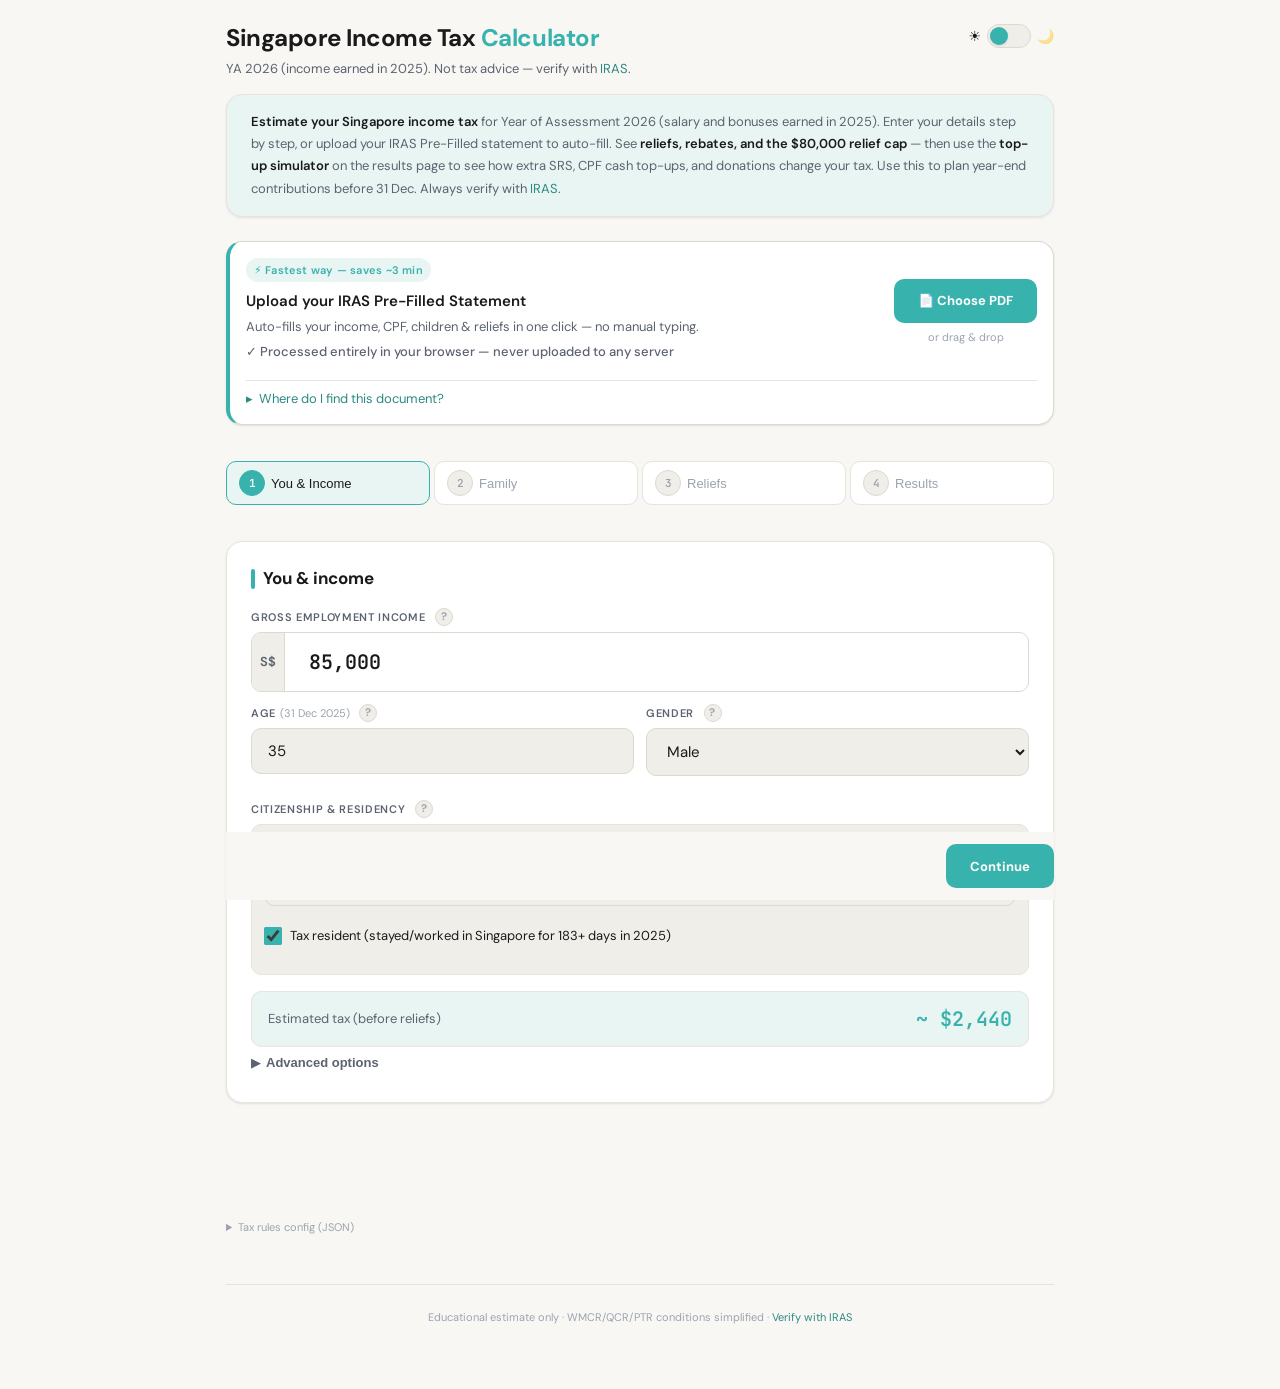
==== index.html @ fde0055e "Family step: opt-in by default, layers for spouse / children / parents - Master checkbox hides famil" ====
<!DOCTYPE html>
<html lang="en" data-theme="light">
<head>
<meta charset="UTF-8">
<meta name="viewport" content="width=device-width, initial-scale=1.0">
<title>SG Income Tax Calculator · YA 2026</title>
<!-- GA4 -->
<script async src="https://www.googletagmanager.com/gtag/js?id=G-ELPM2185P7"></script>
<script>window.dataLayer=window.dataLayer||[];function gtag(){dataLayer.push(arguments);}gtag('js',new Date());gtag('config','G-ELPM2185P7');</script>
<!-- Microsoft Clarity -->
<script>(function(c,l,a,r,i,t,y){c[a]=c[a]||function(){(c[a].q=c[a].q||[]).push(arguments)};t=l.createElement(r);t.async=1;t.src="https://www.clarity.ms/tag/"+i;y=l.getElementsByTagName(r)[0];y.parentNode.insertBefore(t,y);})(window,document,"clarity","script","wl75letgzu");</script>
<link href="https://fonts.googleapis.com/css2?family=DM+Sans:ital,opsz,wght@0,9..40,400;0,9..40,500;0,9..40,600;0,9..40,700;1,9..40,400&family=JetBrains+Mono:wght@400;600&display=swap" rel="stylesheet">
<style>
/* ================================================================
   DESIGN TOKENS — Scandinavian philosophy
   ================================================================ */
:root {
  --color-bg-primary:#f8f7f4;--color-bg-secondary:#ffffff;--color-bg-tertiary:#f0eee9;--color-bg-inverse:#1c1e21;
  --color-text-primary:#1a1a1a;--color-text-secondary:#5c6370;--color-text-tertiary:#9ca3af;--color-text-inverse:#f0ede8;--color-text-link:#2b8a82;
  --color-border-primary:#ddd8d0;--color-border-secondary:#e8e4dc;--color-border-focus:#38b2ac;
  --color-accent-primary:#38b2ac;--color-accent-primary-hover:#2d9f99;--color-accent-primary-active:#268c87;--color-accent-secondary:#e8f5f3;
  --color-status-success:#38a169;--color-status-success-bg:#f0fff4;--color-status-warning:#d69e2e;--color-status-warning-bg:#fefcf0;--color-status-error:#e53e3e;--color-status-error-bg:#fff5f5;
  --space-1:2px;--space-2:4px;--space-3:6px;--space-4:8px;--space-5:12px;--space-6:16px;--space-7:24px;--space-8:32px;--space-9:48px;--space-10:64px;
  --font-body:'DM Sans',system-ui,sans-serif;--font-mono:'JetBrains Mono','SF Mono',Consolas,monospace;
  --fs-xs:0.6875rem;--fs-sm:0.8125rem;--fs-base:0.9375rem;--fs-md:1.0625rem;--fs-lg:1.25rem;--fs-xl:1.5rem;--fs-2xl:1.875rem;--fs-3xl:2.25rem;
  --fw-normal:400;--fw-medium:500;--fw-semi:600;--fw-bold:700;
  --lh-tight:1.2;--lh-normal:1.5;--lh-relaxed:1.7;
  --ls-tight:-0.02em;--ls-normal:0;--ls-wide:0.06em;
  --radius-sm:6px;--radius-md:10px;--radius-lg:16px;--radius-full:9999px;
  --shadow-sm:0 1px 3px rgba(0,0,0,.06),0 1px 2px rgba(0,0,0,.04);--shadow-md:0 4px 12px rgba(0,0,0,.06),0 2px 4px rgba(0,0,0,.04);--shadow-lg:0 12px 32px rgba(0,0,0,.08),0 4px 8px rgba(0,0,0,.04);--shadow-focus:0 0 0 3px rgba(56,178,172,.3);
  --dur-fast:150ms;--dur-normal:250ms;--dur-slow:400ms;
  --ease:cubic-bezier(.25,.1,.25,1);
  --max-w:720px;
}
[data-theme="dark"]{
  --color-bg-primary:#1a1c20;--color-bg-secondary:#232629;--color-bg-tertiary:#2c2f34;--color-bg-inverse:#f0ede8;
  --color-text-primary:#e8e4dc;--color-text-secondary:#a0a4ab;--color-text-tertiary:#6b7078;--color-text-inverse:#1a1a1a;--color-text-link:#4fd1c5;
  --color-border-primary:#3a3d42;--color-border-secondary:#2e3136;--color-border-focus:#4fd1c5;
  --color-accent-primary:#4fd1c5;--color-accent-primary-hover:#5dddd2;--color-accent-primary-active:#38b2ac;--color-accent-secondary:rgba(79,209,197,.12);
  --color-status-success:#68d391;--color-status-success-bg:rgba(104,211,145,.1);--color-status-warning:#f6ad55;--color-status-warning-bg:rgba(246,173,85,.1);--color-status-error:#fc8181;--color-status-error-bg:rgba(252,129,129,.1);
  --shadow-sm:0 1px 3px rgba(0,0,0,.2),0 1px 2px rgba(0,0,0,.15);--shadow-md:0 4px 12px rgba(0,0,0,.2),0 2px 4px rgba(0,0,0,.15);--shadow-lg:0 12px 32px rgba(0,0,0,.3),0 4px 8px rgba(0,0,0,.2);--shadow-focus:0 0 0 3px rgba(79,209,197,.35);
}
@media(prefers-color-scheme:dark){:root:not([data-theme="light"]){
  --color-bg-primary:#1a1c20;--color-bg-secondary:#232629;--color-bg-tertiary:#2c2f34;--color-bg-inverse:#f0ede8;
  --color-text-primary:#e8e4dc;--color-text-secondary:#a0a4ab;--color-text-tertiary:#6b7078;--color-text-inverse:#1a1a1a;--color-text-link:#4fd1c5;
  --color-border-primary:#3a3d42;--color-border-secondary:#2e3136;--color-border-focus:#4fd1c5;
  --color-accent-primary:#4fd1c5;--color-accent-primary-hover:#5dddd2;--color-accent-primary-active:#38b2ac;--color-accent-secondary:rgba(79,209,197,.12);
  --color-status-success:#68d391;--color-status-success-bg:rgba(104,211,145,.1);--color-status-warning:#f6ad55;--color-status-warning-bg:rgba(246,173,85,.1);--color-status-error:#fc8181;--color-status-error-bg:rgba(252,129,129,.1);
  --shadow-sm:0 1px 3px rgba(0,0,0,.2),0 1px 2px rgba(0,0,0,.15);--shadow-md:0 4px 12px rgba(0,0,0,.2),0 2px 4px rgba(0,0,0,.15);--shadow-lg:0 12px 32px rgba(0,0,0,.3),0 4px 8px rgba(0,0,0,.2);--shadow-focus:0 0 0 3px rgba(79,209,197,.35);
}}
@media(prefers-reduced-motion:reduce){:root{--dur-fast:0ms;--dur-normal:0ms;--dur-slow:0ms;}}

/* ================================================================
   BASE
   ================================================================ */
*,*::before,*::after{box-sizing:border-box;margin:0;padding:0}
body{font-family:var(--font-body);font-size:var(--fs-base);line-height:var(--lh-normal);color:var(--color-text-primary);background:var(--color-bg-primary);min-height:100vh;-webkit-font-smoothing:antialiased;transition:background var(--dur-normal) var(--ease),color var(--dur-normal) var(--ease)}
a{color:var(--color-text-link);text-decoration:none}
a:hover{text-decoration:underline}

.wrap{max-width:var(--max-w);margin:0 auto;padding:var(--space-7) var(--space-6) var(--space-10)}
@media(min-width:900px){.wrap{max-width:min(860px,92vw)}}
@media(max-width:559px){.wrap{padding-left:var(--space-5);padding-right:var(--space-5)}}

/* ================================================================
   HEADER
   ================================================================ */
.header{display:flex;align-items:flex-start;justify-content:space-between;margin-bottom:var(--space-6);gap:var(--space-6);flex-wrap:wrap}
@media(max-width:559px){.header{flex-direction:column;align-items:stretch}.theme-switch{align-self:flex-end}}
.header-left h1{font-size:var(--fs-xl);font-weight:var(--fw-bold);letter-spacing:var(--ls-tight);color:var(--color-text-primary);line-height:var(--lh-tight)}
.header-left h1 span{color:var(--color-accent-primary)}
.header-sub{font-size:var(--fs-sm);color:var(--color-text-secondary);margin-top:var(--space-3)}
.theme-switch{display:flex;align-items:center;gap:var(--space-3);flex-shrink:0}
.theme-switch .ts-icon{font-size:14px;line-height:1;opacity:.5;transition:opacity var(--dur-fast) var(--ease)}
.theme-switch .ts-icon.active{opacity:1}
.theme-switch input{display:none}
.theme-switch .ts-track{position:relative;width:44px;height:24px;background:var(--color-bg-tertiary);border:1px solid var(--color-border-primary);border-radius:var(--radius-full);cursor:pointer;transition:background var(--dur-fast) var(--ease)}
.theme-switch .ts-track:hover{border-color:var(--color-accent-primary)}
.theme-switch .ts-thumb{position:absolute;top:2px;left:2px;width:18px;height:18px;background:var(--color-accent-primary);border-radius:50%;transition:transform var(--dur-normal) var(--ease),background var(--dur-fast) var(--ease);box-shadow:var(--shadow-sm)}
.theme-switch input:checked+.ts-track .ts-thumb{transform:translateX(20px)}
.theme-switch input:focus-visible+.ts-track{box-shadow:var(--shadow-focus)}

/* ================================================================
   PROGRESS BAR
   ================================================================ */
.progress{display:flex;gap:var(--space-2);margin-bottom:var(--space-7);position:sticky;top:0;z-index:50;background:var(--color-bg-primary);padding:var(--space-5) 0;transition:background var(--dur-normal) var(--ease);min-width:0}
@media(max-width:579px){.progress{overflow-x:auto;flex-wrap:nowrap;-webkit-overflow-scrolling:touch;padding-bottom:var(--space-3);scrollbar-width:thin}.progress::-webkit-scrollbar{height:4px}.prog-step{flex:0 0 auto;min-width:108px}}
.prog-step{flex:1;display:flex;align-items:center;gap:var(--space-3);cursor:pointer;padding:var(--space-4) var(--space-5);border-radius:var(--radius-md);border:1px solid var(--color-border-secondary);background:var(--color-bg-secondary);transition:all var(--dur-fast) var(--ease);font-size:var(--fs-sm);color:var(--color-text-tertiary)}
.prog-step:hover{border-color:var(--color-border-primary)}
.prog-step .num{width:26px;height:26px;border-radius:50%;display:flex;align-items:center;justify-content:center;font-family:var(--font-mono);font-size:var(--fs-xs);font-weight:var(--fw-semi);background:var(--color-bg-tertiary);border:1px solid var(--color-border-primary);flex-shrink:0;transition:all var(--dur-fast) var(--ease)}
.prog-step.active{border-color:var(--color-accent-primary);background:var(--color-accent-secondary);color:var(--color-text-primary)}
.prog-step.active .num{background:var(--color-accent-primary);color:#fff;border-color:var(--color-accent-primary)}
.prog-step.done{border-color:var(--color-accent-primary);color:var(--color-accent-primary)}
.prog-step.done .num{background:var(--color-accent-primary);color:#fff;border-color:var(--color-accent-primary)}
.prog-step .lbl{display:none}
@media(min-width:580px){.prog-step .lbl{display:inline}}

/* ================================================================
   CARD
   ================================================================ */
.card{background:var(--color-bg-secondary);border:1px solid var(--color-border-secondary);border-radius:var(--radius-lg);padding:var(--space-7);margin-bottom:var(--space-6);box-shadow:var(--shadow-sm);transition:background var(--dur-normal) var(--ease),border-color var(--dur-normal) var(--ease)}
.card h2{font-size:var(--fs-md);font-weight:var(--fw-bold);margin-bottom:var(--space-6);color:var(--color-text-primary);display:flex;align-items:center;gap:var(--space-4)}
.card h2::before{content:'';width:4px;height:20px;background:var(--color-accent-primary);border-radius:2px;flex-shrink:0}
.section-desc{font-size:var(--fs-sm);color:var(--color-text-secondary);margin-bottom:var(--space-6);line-height:var(--lh-relaxed)}
.section-heading{font-size:var(--fs-sm);font-weight:var(--fw-semi);color:var(--color-text-secondary);margin-bottom:var(--space-5)}

/* ================================================================
   FORMS
   ================================================================ */
.grid-2{display:grid;grid-template-columns:1fr;gap:var(--space-5)}
@media(min-width:560px){.grid-2{grid-template-columns:1fr 1fr}}
.field{margin-bottom:var(--space-5)}
.field:last-child{margin-bottom:0}
.field label{display:block;font-size:var(--fs-xs);font-weight:var(--fw-semi);text-transform:uppercase;letter-spacing:var(--ls-wide);color:var(--color-text-secondary);margin-bottom:var(--space-3)}
.field .hint{font-weight:var(--fw-normal);text-transform:none;letter-spacing:var(--ls-normal);font-size:var(--fs-xs);color:var(--color-text-tertiary)}
input[type="text"],input[type="number"],input[type="date"],select{width:100%;padding:var(--space-5) var(--space-6);border:1px solid var(--color-border-primary);border-radius:var(--radius-md);background:var(--color-bg-tertiary);color:var(--color-text-primary);font-family:var(--font-body);font-size:var(--fs-base);transition:border-color var(--dur-fast) var(--ease),box-shadow var(--dur-fast) var(--ease);min-height:44px}
input:focus,select:focus{outline:none;border-color:var(--color-border-focus);box-shadow:var(--shadow-focus)}
input[type="checkbox"]{width:18px;height:18px;accent-color:var(--color-accent-primary);cursor:pointer;flex-shrink:0}
.income-field input{font-family:var(--font-mono);font-size:var(--fs-lg);font-weight:var(--fw-semi);padding:var(--space-6) var(--space-7)}
.chk-row{display:flex;align-items:center;gap:var(--space-4);margin-bottom:var(--space-4);font-size:var(--fs-base);min-height:44px}
.chk-row label{margin:0;text-transform:none;font-weight:var(--fw-normal);color:var(--color-text-primary);letter-spacing:var(--ls-normal);cursor:pointer}

/* ================================================================
   SUB-BLOCKS (children, parents)
   ================================================================ */
.sub-block{border:1px solid var(--color-border-secondary);border-radius:var(--radius-md);padding:var(--space-6);margin-bottom:var(--space-5);background:var(--color-bg-primary);transition:background var(--dur-normal) var(--ease)}
.sub-block h3{font-size:var(--fs-sm);font-weight:var(--fw-semi);color:var(--color-accent-primary);margin-bottom:var(--space-5)}
.btn-add{display:inline-flex;align-items:center;gap:var(--space-3);font-family:var(--font-body);font-size:var(--fs-sm);font-weight:var(--fw-semi);padding:var(--space-4) var(--space-6);border-radius:var(--radius-md);border:1px dashed var(--color-border-primary);background:transparent;color:var(--color-text-secondary);cursor:pointer;transition:all var(--dur-fast) var(--ease);margin-top:var(--space-3)}
.btn-add:hover{border-color:var(--color-accent-primary);color:var(--color-accent-primary);background:var(--color-accent-secondary)}

/* ================================================================
   COLLAPSIBLE
   ================================================================ */
.collapsible-trigger{display:flex;align-items:center;gap:var(--space-3);cursor:pointer;font-size:var(--fs-sm);font-weight:var(--fw-semi);color:var(--color-text-secondary);padding:var(--space-4) 0;border:none;background:none;width:100%;text-align:left}
.collapsible-trigger:hover{color:var(--color-accent-primary)}
.collapsible-trigger .chevron{transition:transform var(--dur-fast) var(--ease);font-size:12px}
.collapsible-trigger.open .chevron{transform:rotate(90deg)}
.collapsible-body{overflow:hidden;max-height:0;transition:max-height var(--dur-slow) var(--ease);opacity:0}
.collapsible-body.open{max-height:800px;opacity:1;transition:max-height var(--dur-slow) var(--ease),opacity var(--dur-normal) var(--ease)}
.family-opt-hint{font-size:var(--fs-sm);color:var(--color-text-secondary);margin-bottom:var(--space-5);line-height:var(--lh-relaxed)}
.family-layers{border:1px solid var(--color-border-secondary);border-radius:var(--radius-md);padding:var(--space-6);margin-bottom:var(--space-6);background:var(--color-bg-primary)}
.family-layer-block{margin-top:var(--space-6);padding-top:var(--space-6);border-top:1px solid var(--color-border-secondary)}
.family-layer-block:first-of-type{margin-top:0;padding-top:0;border-top:none}

/* ================================================================
   LIVE PREVIEW
   ================================================================ */
.live-preview{background:var(--color-accent-secondary);border:1px solid var(--color-border-secondary);border-radius:var(--radius-md);padding:var(--space-5) var(--space-6);margin-top:var(--space-6);display:flex;align-items:center;justify-content:space-between;gap:var(--space-4)}
.live-preview .lp-label{font-size:var(--fs-sm);color:var(--color-text-secondary)}
.live-preview .lp-value{font-family:var(--font-mono);font-size:var(--fs-lg);font-weight:var(--fw-semi);color:var(--color-accent-primary)}

/* ================================================================
   RELIEF CAP BAR
   ================================================================ */
.cap-bar-wrap{margin-bottom:var(--space-6)}
.cap-bar-header{display:flex;justify-content:space-between;font-size:var(--fs-xs);color:var(--color-text-secondary);margin-bottom:var(--space-3)}
.cap-bar{height:8px;background:var(--color-bg-tertiary);border-radius:var(--radius-full);overflow:hidden}
.cap-bar-fill{height:100%;border-radius:var(--radius-full);transition:width var(--dur-normal) var(--ease),background var(--dur-normal) var(--ease)}
.cap-bar-fill.ok{background:var(--color-status-success)}
.cap-bar-fill.warn{background:var(--color-status-warning)}
.cap-bar-fill.over{background:var(--color-status-error)}

/* ================================================================
   AUTO-RELIEF LIST
   ================================================================ */
.auto-reliefs{margin-bottom:var(--space-6)}
.auto-relief-item{display:flex;align-items:center;justify-content:space-between;padding:var(--space-4) var(--space-5);border-bottom:1px solid var(--color-border-secondary);font-size:var(--fs-sm)}
.auto-relief-item:last-child{border-bottom:none}
.auto-relief-item .ar-name{color:var(--color-text-secondary);display:flex;align-items:center;gap:var(--space-3)}
.auto-relief-item .ar-check{color:var(--color-status-success);font-size:14px}
.auto-relief-item .ar-val{font-family:var(--font-mono);font-weight:var(--fw-medium);color:var(--color-text-primary)}

/* ================================================================
   BUTTONS
   ================================================================ */
.nav-bar{display:flex;justify-content:space-between;align-items:center;margin-top:var(--space-7);gap:var(--space-4);position:sticky;bottom:0;background:var(--color-bg-primary);padding:var(--space-5) 0;z-index:40;transition:background var(--dur-normal) var(--ease)}
.btn{font-family:var(--font-body);font-size:var(--fs-sm);font-weight:var(--fw-bold);padding:var(--space-5) var(--space-7);border-radius:var(--radius-md);border:none;cursor:pointer;min-height:44px;transition:all var(--dur-fast) var(--ease)}
.btn:focus-visible{outline:none;box-shadow:var(--shadow-focus)}
.btn:active{transform:scale(.98)}
.btn:disabled{opacity:.4;cursor:not-allowed;pointer-events:none}
.btn-primary{background:var(--color-accent-primary);color:#fff}
.btn-primary:hover{background:var(--color-accent-primary-hover)}
.btn-ghost{background:transparent;color:var(--color-text-secondary);border:1px solid var(--color-border-primary)}
.btn-ghost:hover{border-color:var(--color-accent-primary);color:var(--color-accent-primary)}
.btn-copy{display:inline-flex;align-items:center;gap:var(--space-3);background:var(--color-bg-tertiary);border:1px solid var(--color-border-primary);color:var(--color-text-primary);font-family:var(--font-body);font-size:var(--fs-sm);font-weight:var(--fw-semi);padding:var(--space-5) var(--space-7);border-radius:var(--radius-md);cursor:pointer;min-height:44px;transition:all var(--dur-fast) var(--ease);width:100%;justify-content:center;margin-top:var(--space-6)}
.btn-copy:hover{border-color:var(--color-accent-primary);color:var(--color-accent-primary)}

/* ================================================================
   RESULTS
   ================================================================ */
.results-hero{text-align:center;padding:var(--space-8) var(--space-7);background:var(--color-bg-primary);border:1px solid var(--color-border-secondary);border-radius:var(--radius-lg);margin-bottom:var(--space-6)}
.results-hero .rh-label{font-size:var(--fs-sm);color:var(--color-text-secondary);text-transform:uppercase;letter-spacing:var(--ls-wide)}
.results-hero .rh-value{font-family:var(--font-mono);font-size:var(--fs-3xl);font-weight:var(--fw-bold);color:var(--color-text-primary);margin-top:var(--space-3);line-height:var(--lh-tight)}
.results-hero .rh-value.low{color:var(--color-status-success)}
.results-hero .rh-sub{font-size:var(--fs-xs);color:var(--color-text-tertiary);margin-top:var(--space-3)}

.table-wrap{overflow-x:auto;margin:var(--space-5) 0}
table{width:100%;border-collapse:collapse;font-size:var(--fs-sm)}
th,td{padding:var(--space-4) var(--space-5);text-align:left;border-bottom:1px solid var(--color-border-secondary)}
th{color:var(--color-text-tertiary);font-weight:var(--fw-semi);font-size:var(--fs-xs);text-transform:uppercase;letter-spacing:var(--ls-wide)}
td.num{font-family:var(--font-mono);text-align:right}
tr.partial td{color:var(--color-status-warning)}
tr.summary-row td{border-top:2px solid var(--color-border-primary);font-weight:var(--fw-semi)}

/* ================================================================
   OPTIMIZATION CARDS
   ================================================================ */
.opt-cards{display:grid;gap:var(--space-5);margin-top:var(--space-6)}
.opt-card{background:var(--color-status-warning-bg);border:1px solid var(--color-status-warning);border-radius:var(--radius-md);padding:var(--space-6)}
.opt-card.cap-warn{background:var(--color-status-error-bg);border-color:var(--color-status-error)}
.opt-card h4{font-size:var(--fs-sm);font-weight:var(--fw-bold);color:var(--color-status-warning);margin-bottom:var(--space-3);display:flex;align-items:center;gap:var(--space-3)}
.opt-card.cap-warn h4{color:var(--color-status-error)}
.opt-card p{font-size:var(--fs-sm);color:var(--color-text-primary);line-height:var(--lh-relaxed)}

.compare-grid{display:grid;grid-template-columns:repeat(3,1fr);gap:var(--space-4);margin-top:var(--space-5)}
@media(max-width:559px){.compare-grid{grid-template-columns:1fr}}
@media(max-width:559px){input[type="text"],input[type="number"],input[type="date"],select{font-size:16px}}
.compare-card{background:var(--color-bg-primary);border:1px solid var(--color-border-secondary);border-radius:var(--radius-md);padding:var(--space-5);text-align:center}
.compare-card h4{font-size:var(--fs-xs);color:var(--color-text-tertiary);margin-bottom:var(--space-3);text-transform:uppercase;letter-spacing:var(--ls-wide)}
.compare-card .cv{font-family:var(--font-mono);font-size:var(--fs-lg);font-weight:var(--fw-semi);color:var(--color-accent-primary)}
.compare-card.best{border-color:var(--color-accent-primary);background:var(--color-accent-secondary)}

/* ================================================================
   TOAST
   ================================================================ */
.toast{position:fixed;bottom:var(--space-9);left:50%;transform:translateX(-50%) translateY(20px);background:var(--color-bg-inverse);color:var(--color-text-inverse);padding:var(--space-5) var(--space-7);border-radius:var(--radius-md);font-size:var(--fs-sm);font-weight:var(--fw-semi);box-shadow:var(--shadow-lg);opacity:0;transition:opacity var(--dur-fast) var(--ease),transform var(--dur-fast) var(--ease);pointer-events:none;z-index:100}
.toast.show{opacity:1;transform:translateX(-50%) translateY(0)}

/* ================================================================
   TOOLTIPS
   ================================================================ */
.tip-wrap{position:relative;display:inline-flex;align-items:center;margin-left:var(--space-3)}
.tip-icon{width:18px;height:18px;border-radius:50%;background:var(--color-bg-tertiary);border:1px solid var(--color-border-primary);color:var(--color-text-tertiary);font-size:var(--fs-xs);font-weight:var(--fw-bold);display:inline-flex;align-items:center;justify-content:center;cursor:help;transition:all var(--dur-fast) var(--ease);font-style:normal;line-height:1;flex-shrink:0}
.tip-icon:hover,.tip-icon:focus{background:var(--color-accent-secondary);border-color:var(--color-accent-primary);color:var(--color-accent-primary)}
.tip-bubble{position:absolute;bottom:calc(100% + 8px);left:50%;transform:translateX(-50%);background:var(--color-bg-inverse);color:var(--color-text-inverse);font-size:var(--fs-xs);font-weight:var(--fw-normal);line-height:var(--lh-relaxed);padding:var(--space-5) var(--space-6);border-radius:var(--radius-md);box-shadow:var(--shadow-lg);width:260px;opacity:0;pointer-events:none;transition:opacity var(--dur-fast) var(--ease);z-index:60;text-transform:none;letter-spacing:var(--ls-normal)}
.tip-bubble::after{content:'';position:absolute;top:100%;left:50%;transform:translateX(-50%);border:6px solid transparent;border-top-color:var(--color-bg-inverse)}
.tip-wrap:hover .tip-bubble,.tip-icon:focus+.tip-bubble{opacity:1;pointer-events:auto}
@media(max-width:559px){.tip-bubble{left:auto;right:-8px;transform:none}.tip-bubble::after{left:auto;right:16px;transform:none}}

/* ================================================================
   CATEGORIZED TABLE
   ================================================================ */
.cat-header td{background:var(--color-bg-tertiary);font-weight:var(--fw-semi);font-size:var(--fs-xs);text-transform:uppercase;letter-spacing:var(--ls-wide);color:var(--color-text-secondary);border-bottom:1px solid var(--color-border-primary)}
.cat-subtotal td{font-weight:var(--fw-semi);color:var(--color-text-secondary);font-size:var(--fs-xs);border-bottom:2px solid var(--color-border-secondary)}
.eff-rate{font-size:var(--fs-xs);color:var(--color-text-tertiary);margin-top:var(--space-2)}

/* ================================================================
   UTILITY
   ================================================================ */
.hidden{display:none!important}
.divider{border:none;border-top:1px solid var(--color-border-secondary);margin:var(--space-6) 0}
.config-note{font-family:var(--font-mono);font-size:10px;color:var(--color-text-tertiary);white-space:pre-wrap;max-height:120px;overflow-y:auto;padding:var(--space-5);background:var(--color-bg-tertiary);border-radius:var(--radius-md);border:1px solid var(--color-border-secondary);margin-top:var(--space-4)}
footer{text-align:center;font-size:var(--fs-xs);color:var(--color-text-tertiary);margin-top:var(--space-9);padding-top:var(--space-7);border-top:1px solid var(--color-border-secondary)}
footer a{color:var(--color-text-link)}

/* ================================================================
   PRINT
   ================================================================ */
/* ================================================================
   PDF UPLOAD ZONE — horizontal card design
   ================================================================ */
.upload-zone{border:1px solid var(--color-border-primary);border-left:4px solid var(--color-accent-primary);border-radius:var(--radius-lg);padding:var(--space-6);margin-bottom:var(--space-7);background:var(--color-bg-secondary);transition:border-color var(--dur-fast) var(--ease),background var(--dur-fast) var(--ease);box-shadow:var(--shadow-sm);}
.upload-zone.drag-over{border-left-color:var(--color-accent-primary-hover);background:var(--color-accent-secondary);}
.upload-zone.filled{border-left-color:var(--color-status-success);border-color:var(--color-status-success);background:var(--color-status-success-bg);}
.upload-zone.error{border-left-color:var(--color-status-error);border-color:var(--color-status-error);}
/* CTA layout: text left, button right */
.upload-cta-row{display:flex;align-items:center;gap:var(--space-6);}
.upload-cta-left{flex:1;min-width:0;}
.upload-badge{display:inline-flex;align-items:center;gap:var(--space-2);font-size:var(--fs-xs);font-weight:var(--fw-semi);color:var(--color-accent-primary);background:var(--color-accent-secondary);padding:var(--space-2) var(--space-4);border-radius:var(--radius-full);margin-bottom:var(--space-4);letter-spacing:.02em;}
.upload-cta h3{font-size:var(--fs-base);font-weight:var(--fw-semi);color:var(--color-text-primary);margin-bottom:var(--space-2);}
.upload-cta-left>p{font-size:var(--fs-sm);color:var(--color-text-secondary);margin-bottom:var(--space-3);}
.upload-privacy{font-size:var(--fs-xs);color:var(--color-accent-primary);font-weight:var(--fw-medium);}
.upload-cta-right{display:flex;flex-direction:column;align-items:center;gap:var(--space-3);flex-shrink:0;}
.upload-label{cursor:pointer;display:inline-flex;}
.upload-or{font-size:var(--fs-xs);color:var(--color-text-tertiary);}
@media(max-width:559px){.upload-cta-row{flex-direction:column;align-items:stretch;}.upload-cta-right{flex-direction:row;justify-content:flex-start;}.upload-or{display:none;}}
.upload-loading{font-size:var(--fs-sm);color:var(--color-text-secondary);padding:var(--space-3);text-align:center;}
.upload-success-inner{text-align:center;}
.upload-success-inner h4{font-size:var(--fs-md);font-weight:var(--fw-semi);color:var(--color-status-success);margin-bottom:var(--space-3);}
.upload-success-inner .upload-ya{font-size:var(--fs-xs);color:var(--color-text-tertiary);margin-bottom:var(--space-5);}
.prefill-list{list-style:none;text-align:left;margin:0 auto var(--space-5);max-width:360px;border:1px solid var(--color-border-secondary);border-radius:var(--radius-md);overflow:hidden;}
.prefill-list li{display:flex;justify-content:space-between;align-items:center;font-size:var(--fs-sm);padding:var(--space-3) var(--space-5);background:var(--color-bg-secondary);border-bottom:1px solid var(--color-border-secondary);}
.prefill-list li:last-child{border-bottom:none;}
.prefill-key{color:var(--color-text-secondary);}
.prefill-val{font-weight:var(--fw-semi);font-family:var(--font-mono);font-size:var(--fs-xs);color:var(--color-accent-primary);}
.prefill-warn{font-size:var(--fs-xs);color:var(--color-status-warning);margin-bottom:var(--space-3);padding:var(--space-3) var(--space-4);background:var(--color-status-warning-bg);border-radius:var(--radius-sm);}
.prefill-note{font-size:var(--fs-xs);color:var(--color-text-tertiary);}
.upload-reupload{font-size:var(--fs-xs);color:var(--color-text-link);cursor:pointer;margin-top:var(--space-4);display:inline-block;}
.upload-reupload:hover{text-decoration:underline;}
.upload-error-inner{color:var(--color-status-error);font-size:var(--fs-sm);padding:var(--space-2);}
.upload-error-inner p{margin-bottom:var(--space-4);}
/* Where to find section */
.where-help{margin-top:var(--space-5);border-top:1px solid var(--color-border-secondary);padding-top:var(--space-4);}
.where-help summary{cursor:pointer;font-size:var(--fs-sm);color:var(--color-text-link);list-style:none;display:flex;align-items:center;gap:var(--space-3);}
.where-help summary::-webkit-details-marker{display:none;}
.where-help summary::before{content:'▸';transition:transform var(--dur-fast) var(--ease);}
.where-help[open] summary::before{transform:rotate(90deg);}
.where-help-body{margin-top:var(--space-5);display:grid;grid-template-columns:1fr 1fr;gap:var(--space-6);align-items:start;}
@media(max-width:559px){.where-help-body{grid-template-columns:1fr;}}
.where-steps{font-size:var(--fs-sm);color:var(--color-text-secondary);}
.where-steps p{margin-bottom:var(--space-3);font-weight:var(--fw-semi);color:var(--color-text-primary);}
.where-steps ol{margin-left:var(--space-6);line-height:var(--lh-relaxed);}
.where-steps li strong{color:var(--color-text-primary);}
/* Mini document mockup */
.doc-mockup{border:1px solid var(--color-border-primary);border-radius:var(--radius-md);overflow:hidden;font-size:10px;background:var(--color-bg-secondary);box-shadow:var(--shadow-sm);}
.doc-mockup-bar{background:var(--color-bg-tertiary);padding:6px 10px;border-bottom:1px solid var(--color-border-secondary);display:flex;align-items:center;gap:6px;}
.doc-mockup-bar span{font-size:9px;font-weight:600;color:var(--color-text-secondary);letter-spacing:.04em;}
.doc-mockup-body{padding:10px;}
.doc-mockup-title{font-weight:700;font-size:9px;color:var(--color-text-primary);margin-bottom:2px;}
.doc-mockup-sub{font-size:8px;color:var(--color-text-tertiary);margin-bottom:8px;}
.doc-mockup-row{display:flex;justify-content:space-between;padding:2px 0;border-bottom:1px solid var(--color-border-secondary);}
.doc-mockup-row:last-child{border:none;}
.doc-mockup-row.section{background:var(--color-bg-tertiary);margin:4px -10px;padding:2px 10px;font-weight:600;}
.doc-mockup-row.indent{padding-left:12px;}
.doc-lbl{color:var(--color-text-secondary);}
.doc-val{font-family:var(--font-mono);font-weight:600;color:var(--color-text-primary);}
.doc-redact{display:inline-block;background:var(--color-border-primary);color:transparent;border-radius:2px;user-select:none;height:8px;width:60px;vertical-align:middle;}

/* ================================================================
   INPUT VALIDATION & FORMATTING
   ================================================================ */
.input-prefix-wrap{display:flex;align-items:stretch;border:1px solid var(--color-border-primary);border-radius:var(--radius-md);overflow:hidden;transition:border-color var(--dur-fast) var(--ease);background:var(--color-bg-secondary);}
.input-prefix-wrap:focus-within{border-color:var(--color-border-focus);box-shadow:var(--shadow-focus);}
.input-prefix-wrap.invalid{border-color:var(--color-status-error);}
.input-currency{display:flex;align-items:center;padding:0 var(--space-4);background:var(--color-bg-tertiary);border-right:1px solid var(--color-border-primary);font-size:var(--fs-sm);font-weight:var(--fw-semi);color:var(--color-text-secondary);white-space:nowrap;flex-shrink:0;}
.input-prefix-wrap input{border:none!important;border-radius:0!important;box-shadow:none!important;background:transparent;flex:1;min-width:0;}
.input-prefix-wrap input:focus{outline:none;box-shadow:none!important;}
.input-hint{font-size:var(--fs-xs);color:var(--color-text-tertiary);margin-top:var(--space-2);font-family:var(--font-mono);}
.field-error-msg{font-size:var(--fs-xs);color:var(--color-status-error);margin-top:var(--space-2);display:none;}
.field-error-msg.visible{display:block;}
input.invalid{border-color:var(--color-status-error)!important;}
/* Residency group */
.residency-group{background:var(--color-bg-tertiary);border:1px solid var(--color-border-secondary);border-radius:var(--radius-md);padding:var(--space-4) var(--space-5);display:flex;flex-direction:column;gap:var(--space-4);}
.residency-group .field{margin:0;}
/* Mobile: full-width Continue button */
@media(max-width:559px){
  .nav-bar .btn-primary{flex:1;justify-content:center;}
  .nav-bar{border-top:1px solid var(--color-border-secondary);padding:var(--space-4) var(--space-4) var(--space-5);}
}

/* Intro hero */
.intro-hero{background:var(--color-accent-secondary);border:1px solid var(--color-border-secondary);border-radius:var(--radius-lg);padding:var(--space-6) var(--space-7);margin-bottom:var(--space-7);box-shadow:var(--shadow-sm)}
.intro-hero p{font-size:var(--fs-sm);color:var(--color-text-secondary);line-height:var(--lh-relaxed);margin:0}
.intro-hero p strong{color:var(--color-text-primary);font-weight:var(--fw-semi)}

/* Tax simulator chart */
.tax-simulator{margin-top:var(--space-7)}
.tax-simulator-head{margin-bottom:var(--space-5)}
.tax-simulator-head h3{margin-bottom:var(--space-3)}
.sim-chart-wrap{position:relative;background:var(--color-bg-tertiary);border:1px solid var(--color-border-secondary);border-radius:var(--radius-md);padding:var(--space-5);overflow-x:auto}
.sim-chart-wrap svg{display:block;max-width:100%;height:auto;min-width:280px;color:var(--color-text-secondary);cursor:crosshair}
.sim-chart-wrap svg .chart-title{font-size:11px;font-weight:600;fill:currentColor}
.sim-chart-wrap svg .axis-label{font-size:10px;fill:var(--color-text-tertiary)}
.sim-chart-wrap svg .grid-line{stroke:var(--color-border-secondary);stroke-opacity:.45;stroke-width:1}
.sim-chart-wrap svg .axis-line{stroke:var(--color-border-primary);stroke-width:1}
.sim-chart-wrap svg .curve{fill:none;stroke:var(--color-accent-primary);stroke-width:2.5;stroke-linecap:round}
.sim-chart-note{font-size:var(--fs-xs);color:var(--color-text-tertiary);margin-top:var(--space-4);line-height:var(--lh-relaxed)}
.sim-legend{display:flex;flex-wrap:wrap;gap:var(--space-5);margin-top:var(--space-4);font-size:var(--fs-xs)}
.sim-legend span{display:inline-flex;align-items:center;gap:var(--space-2)}
.sim-dot{width:10px;height:10px;border-radius:2px;flex-shrink:0}
.sim-cap-callout{font-size:var(--fs-xs);color:var(--color-text-secondary);margin-top:var(--space-3);padding:var(--space-3) var(--space-4);background:var(--color-bg-secondary);border-radius:var(--radius-sm);border-left:3px solid var(--color-accent-primary)}
.sim-tooltip{position:absolute;z-index:6;pointer-events:none;background:var(--color-bg-secondary);border:1px solid var(--color-border-primary);border-radius:var(--radius-md);padding:var(--space-3) var(--space-5);font-size:var(--fs-xs);line-height:var(--lh-relaxed);color:var(--color-text-primary);box-shadow:var(--shadow-md);max-width:240px;visibility:hidden;opacity:0;transition:opacity var(--dur-fast) var(--ease)}
.sim-tooltip.visible{visibility:visible;opacity:1}
.sim-tooltip strong{display:block;margin-bottom:var(--space-2);color:var(--color-accent-primary);font-size:var(--fs-xs)}
.sim-pt-hit{fill:transparent;stroke:transparent;cursor:crosshair}
.sim-current-dot{fill:var(--color-accent-primary);stroke:var(--color-bg-secondary);stroke-width:2;pointer-events:none}
.sim-current-ring{fill:none;stroke:var(--color-accent-primary);stroke-width:2;stroke-dasharray:4 3;opacity:.75;pointer-events:none}
.sim-current-label{font-size:9px;font-weight:600;fill:var(--color-accent-primary);pointer-events:none}
.sim-current-sub{font-size:8px;fill:var(--color-text-tertiary);pointer-events:none}

@media print{
  .progress,.nav-bar,.intro-hero,.tax-simulator,.theme-switch,.btn-copy,.btn-add,.collapsible-trigger,footer,details{display:none!important}
  body{background:#fff;color:#000;font-size:11pt}
  .card{box-shadow:none;border:1px solid #ddd;break-inside:avoid}
  .step-panel{display:block!important}
  .results-hero{border:2px solid #000}
  .results-hero .rh-value{color:#000}
  .hidden{display:block!important}
}
</style>
</head>
<body>
<main class="wrap">
  <header class="header">
    <div class="header-left">
      <h1>Singapore Income Tax <span>Calculator</span></h1>
      <p class="header-sub">YA 2026 (income earned in 2025). Not tax advice — verify with <a href="https://www.iras.gov.sg" target="_blank" rel="noopener">IRAS</a>.</p>
    </div>
    <label class="theme-switch" title="Toggle light/dark mode">
      <span class="ts-icon ts-sun" aria-hidden="true">☀️</span>
      <input type="checkbox" id="themeToggle" aria-label="Toggle dark mode">
      <span class="ts-track"><span class="ts-thumb"></span></span>
      <span class="ts-icon ts-moon" aria-hidden="true">🌙</span>
    </label>
  </header>

  <div class="intro-hero" role="region" aria-label="About this calculator">
    <p><strong>Estimate your Singapore income tax</strong> for Year of Assessment 2026 (salary and bonuses earned in 2025). Enter your details step by step, or upload your IRAS Pre-Filled statement to auto-fill. See <strong>reliefs, rebates, and the $80,000 relief cap</strong> — then use the <strong>top-up simulator</strong> on the results page to see how extra SRS, CPF cash top-ups, and donations change your tax. Use this to plan year-end contributions before 31 Dec. Always verify with <a href="https://www.iras.gov.sg" target="_blank" rel="noopener">IRAS</a>.</p>
  </div>

  <!-- ============ PDF PRE-FILL ZONE ============ -->
  <div class="upload-zone" id="uploadZone">

    <!-- Default / CTA state -->
    <div id="uploadCTA" class="upload-cta">
      <div class="upload-cta-row">
        <div class="upload-cta-left">
          <div class="upload-badge">⚡ Fastest way — saves ~3 min</div>
          <h3>Upload your IRAS Pre-Filled Statement</h3>
          <p>Auto-fills your income, CPF, children &amp; reliefs in one click — no manual typing.</p>
          <p class="upload-privacy">✓ Processed entirely in your browser — never uploaded to any server</p>
        </div>
        <div class="upload-cta-right">
          <label class="btn btn-primary upload-label">
            <input type="file" id="pdfUpload" accept=".pdf" hidden>
            📄 Choose PDF
          </label>
          <div class="upload-or">or drag &amp; drop</div>
        </div>
      </div>

      <details class="where-help">
        <summary>Where do I find this document?</summary>
        <div class="where-help-body">
          <div class="where-steps">
            <p>Download from myTax Portal:</p>
            <ol>
              <li>Log in at <a href="https://mytax.iras.gov.sg" target="_blank" rel="noopener">mytax.iras.gov.sg</a> with Singpass</li>
              <li>Go to <strong>View Notices</strong> → <strong>Individual</strong></li>
              <li>Look for the document titled <strong>"Pre-Filled Income and Deduction Statement"</strong></li>
              <li>Download the PDF and upload it here</li>
            </ol>
          </div>
          <!-- Mini IRAS document mockup -->
          <div class="doc-mockup" aria-hidden="true">
            <div class="doc-mockup-bar">
              <span>IRAS</span>
              <span style="flex:1;color:var(--color-text-tertiary)">mytax.iras.gov.sg</span>
            </div>
            <div class="doc-mockup-body">
              <div class="doc-mockup-title">Pre-Filled Income and Deduction Statement</div>
              <div class="doc-mockup-sub">Year of Assessment: YA 20XX &nbsp;·&nbsp; Tax Ref: <span class="doc-redact">S9XXXXXXX</span></div>
              <div class="doc-mockup-row section"><span class="doc-lbl">Employment Income and Expenses</span><span class="doc-val">S$ ██,███</span></div>
              <div class="doc-mockup-row indent"><span class="doc-lbl"><span class="doc-redact" style="width:80px"></span></span><span class="doc-val">██,███</span></div>
              <div class="doc-mockup-row indent" style="padding-left:20px"><span class="doc-lbl">Salary</span><span class="doc-val">██,███</span></div>
              <div class="doc-mockup-row indent" style="padding-left:20px"><span class="doc-lbl">Bonus</span><span class="doc-val">█,███</span></div>
              <div class="doc-mockup-row section"><span class="doc-lbl">Deductions, Tax Reliefs and Rebates</span><span class="doc-val">S$ ██,███</span></div>
              <div class="doc-mockup-row indent"><span class="doc-lbl">Total Donations</span><span class="doc-val">██</span></div>
              <div class="doc-mockup-row indent"><span class="doc-lbl">Total Reliefs</span><span class="doc-val">S$ ██,███</span></div>
              <div class="doc-mockup-row indent" style="padding-left:20px"><span class="doc-lbl">Earned Income Relief</span><span class="doc-val">█,███</span></div>
              <div class="doc-mockup-row indent" style="padding-left:20px"><span class="doc-lbl">Child Relief</span><span class="doc-val">██,███</span></div>
              <div class="doc-mockup-row indent" style="padding-left:20px"><span class="doc-lbl">CPF / Provident Fund Relief</span><span class="doc-val">██,███</span></div>
              <div class="doc-mockup-row indent" style="padding-left:20px"><span class="doc-lbl">CPF Cash Top-up</span><span class="doc-val">█,███</span></div>
            </div>
          </div>
        </div>
      </details>
    </div>

    <!-- Loading state -->
    <div id="uploadLoading" class="upload-loading hidden">⏳ Reading your PDF…</div>

    <!-- Success state -->
    <div id="uploadSuccess" class="upload-success-inner hidden">
      <h4>✓ Pre-filled successfully</h4>
      <div id="uploadYA" class="upload-ya"></div>
      <div id="uploadSuccessBody"></div>
      <span class="upload-reupload" id="uploadReupload">Re-upload a different file</span>
    </div>

    <!-- Error state -->
    <div id="uploadError" class="upload-error-inner hidden">
      <p id="uploadErrorMsg"></p>
      <button type="button" class="btn btn-ghost" id="uploadRetry" style="font-size:var(--fs-sm)">Try again</button>
    </div>

  </div>

  <nav class="progress" id="progressBar" aria-label="Step progress"></nav>

  <!-- ============ STEP 0: YOU & INCOME ============ -->
  <section class="card step-panel" data-step="0">
    <h2>You &amp; income</h2>
    <div class="field income-field">
      <label>Gross employment income <span class="tip-wrap"><i class="tip-icon" tabindex="0">?</i><span class="tip-bubble">Your total salary, bonus, and benefits-in-kind before CPF deductions. This is the amount on your IR8A form from your employer.</span></span></label>
      <div class="input-prefix-wrap" id="incomeWrap">
        <span class="input-currency">S$</span>
        <input type="text" id="incomeYou" inputmode="numeric" autocomplete="off" value="85,000" placeholder="0">
      </div>
      <div class="input-hint" id="incomeHint"></div>
      <div class="field-error-msg" id="incomeError">Please enter a valid income amount.</div>
    </div>
    <div class="grid-2">
      <div class="field">
        <label>Age <span class="hint">(31 Dec 2025)</span> <span class="tip-wrap"><i class="tip-icon" tabindex="0">?</i><span class="tip-bubble">Your age as of 31 Dec of the basis year (2025). Affects Earned Income Relief tiers: under 55 ($1,000), 55–59 ($6,000), 60+ ($8,000). Also affects CPF contribution rates.</span></span></label>
        <input type="number" id="ageYou" min="16" max="100" value="35">
        <div class="field-error-msg" id="ageError">Please enter a valid age between 16 and 100.</div>
      </div>
      <div class="field">
        <label>Gender <span class="tip-wrap"><i class="tip-icon" tabindex="0">?</i><span class="tip-bubble">Used to determine Working Mother's Child Relief (WMCR) eligibility — only available to married working mothers.</span></span></label>
        <select id="genderYou"><option value="M">Male</option><option value="F">Female</option></select>
      </div>
      <!-- Citizenship + Tax Residency grouped (linked concepts) -->
      <div class="field" style="grid-column:1/-1">
        <label style="margin-bottom:var(--space-3);display:block">Citizenship &amp; residency <span class="tip-wrap"><i class="tip-icon" tabindex="0">?</i><span class="tip-bubble">These two fields work together: citizenship affects CPF rates and SRS caps; tax residency (183+ days) determines whether you get personal reliefs or pay flat 15% rate.</span></span></label>
        <div class="residency-group">
          <div class="field">
            <label style="font-size:var(--fs-sm)">Citizenship</label>
            <select id="citizenYou">
              <option value="SC">Singapore Citizen</option>
              <option value="SPR">Permanent Resident</option>
              <option value="FR">Foreigner</option>
            </select>
          </div>
          <div class="chk-row">
            <input type="checkbox" id="taxResident" checked>
            <label for="taxResident" style="font-size:var(--fs-sm)">Tax resident (stayed/worked in Singapore for 183+ days in 2025)</label>
          </div>
        </div>
      </div>
    </div>
    <div class="live-preview" id="livePreview">
      <span class="lp-label">Estimated tax (before reliefs)</span>
      <span class="lp-value" id="liveEstimate">—</span>
    </div>
    <button class="collapsible-trigger" type="button"><span class="chevron">▶</span> Advanced options</button>
    <div class="collapsible-body" id="advancedOpts">
      <div class="grid-2" style="padding-top:var(--space-5)">
        <div class="chk-row"><input type="checkbox" id="disabledYou"><label for="disabledYou">Earned Income Relief (disability) <span class="tip-wrap"><i class="tip-icon" tabindex="0">?</i><span class="tip-bubble">Higher EIR for persons with a disability: under 55 ($4,000), 55–59 ($10,000), 60+ ($12,000). You must have earned income to qualify.</span></span></label></div>
        <div class="field"><label>Override CPF relief (S$) <span class="tip-wrap"><i class="tip-icon" tabindex="0">?</i><span class="tip-bubble">By default, we estimate your CPF employee contribution from salary × age-based rate. Enter your actual amount here if it differs (e.g. due to additional wages or employer top-ups).</span></span></label><input type="number" id="cpfYouOverride" min="0" step="100" placeholder="Leave blank to auto-estimate"></div>
      </div>
    </div>
  </section>

  <!-- ============ STEP 1: FAMILY ============ -->
  <section class="card step-panel hidden" data-step="1">
    <h2>Family &amp; dependants</h2>
    <p class="family-opt-hint">Turn this on only if you need spouse, child, or parent reliefs. Everyone else can skip to Reliefs.</p>
    <div class="chk-row" style="margin-bottom:var(--space-5)">
      <input type="checkbox" id="familyOptIn">
      <label for="familyOptIn" style="font-weight:var(--fw-semi)">I have a spouse or dependants to declare</label>
    </div>
    <div id="familyLayersCard" class="family-layers hidden">
      <p class="section-heading" style="margin-bottom:var(--space-5)">What applies to you? <span class="hint">(select any combination)</span></p>
      <div class="chk-row"><input type="checkbox" id="layerSpouse"><label for="layerSpouse">Spouse / marriage <span class="hint">(spouse relief, NSman wife, shared QCR/PTR)</span></label></div>
      <div class="chk-row"><input type="checkbox" id="layerChildren"><label for="layerChildren">Qualifying children <span class="hint">(QCR, WMCR, PTR)</span></label></div>
      <div class="chk-row" style="margin-bottom:0"><input type="checkbox" id="layerParents"><label for="layerParents">Parents or grandparents I support <span class="hint">(parent relief)</span></label></div>

    <div id="spouseLayerWrap" class="family-layer-block hidden">
      <div class="chk-row" style="margin-bottom:var(--space-5)">
        <input type="checkbox" id="married">
        <label for="married" style="font-weight:var(--fw-semi)">I am married</label>
      </div>
    <div id="spouseSection" class="hidden">
      <h3 class="section-heading">Spouse</h3>
      <div class="grid-2">
        <div class="field"><label>Spouse annual income (S$) <span class="tip-wrap"><i class="tip-icon" tabindex="0">?</i><span class="tip-bubble">Your spouse's total income from all sources (employment, trade, rent). If ≤$8,000, you qualify for Spouse Relief ($2,000). This is used for eligibility, not for calculating your spouse's tax.</span></span></label><input type="number" id="spouseIncome" min="0" step="100" value="0"></div>
        <div class="field"><label>Spouse age</label><input type="number" id="spouseAge" min="16" max="120" value="35"></div>
      </div>
      <div class="chk-row"><input type="checkbox" id="spouseDisabled"><label for="spouseDisabled">Spouse disability (relief tier) <span class="tip-wrap"><i class="tip-icon" tabindex="0">?</i><span class="tip-bubble">If your spouse has a disability, Spouse Relief increases from $2,000 to $5,500.</span></span></label></div>
      <div class="chk-row"><input type="checkbox" id="husbandNSmanEligible"><label for="husbandNSmanEligible">Husband eligible for NSman (Self) relief <span class="tip-wrap"><i class="tip-icon" tabindex="0">?</i><span class="tip-bubble">If the husband is an NSman, the wife (SC only) can claim NSman Wife Relief of $750. Check this if the husband qualifies for any NSman Self relief tier.</span></span></label></div>
      <div class="grid-2" style="margin-top:var(--space-5)">
        <div class="field"><label>Spouse employment income (S$) <span class="tip-wrap"><i class="tip-icon" tabindex="0">?</i><span class="tip-bubble">Enter your spouse's employment income to run a side-by-side tax comparison and find the optimal relief allocation between you.</span></span></label><input type="number" id="incomeSpouse" min="0" step="100" value="0"></div>
        <div class="field"><label>Spouse SRS (S$) <span class="tip-wrap"><i class="tip-icon" tabindex="0">?</i><span class="tip-bubble">Your spouse's SRS contribution for the comparison calculation. Same caps apply: $15,300 for SC/SPR, $35,700 for foreigners.</span></span></label><input type="number" id="srsSpouse" min="0" step="100" value="0"></div>
      </div>
      <button class="collapsible-trigger" type="button"><span class="chevron">▶</span> Spouse advanced</button>
      <div class="collapsible-body">
        <div class="grid-2" style="padding-top:var(--space-5)">
          <div class="field"><label>Spouse CPF override (S$)</label><input type="number" id="cpfSpouseOverride" min="0" step="100" placeholder="Auto if blank"></div>
          <div class="chk-row"><input type="checkbox" id="disabledSpousePerson"><label for="disabledSpousePerson">Spouse: Earned Income (disability)</label></div>
        </div>
      </div>
      <hr class="divider">
    </div>
    </div>

    <div id="childrenLayerWrap" class="family-layer-block hidden">
    <h3 class="section-heading">Children</h3>
    <p class="section-desc">Qualifying children: unmarried, under 16, or student under 25, or serving full-time NS.</p>
    <div id="childrenContainer"></div>
    <button type="button" class="btn-add" id="addChild">+ Add child</button>
    </div>

    <div id="parentsLayerWrap" class="family-layer-block hidden">
    <h3 class="section-heading">Parents / grandparents <span class="hint">(max 2 dependants)</span></h3>
    <div id="parentsContainer"></div>
    <button type="button" class="btn-add" id="addParent">+ Add dependant</button>
    </div>

    <hr class="divider">
    <div id="sharingControls" class="hidden">
      <h3 class="section-heading">Relief sharing</h3>
      <div id="shareQcrPtrBlock" class="hidden">
        <p class="section-desc" style="margin-bottom:var(--space-4)">Split with your spouse (married filing).</p>
        <div class="grid-2">
          <div class="field"><label>Your QCR share (%) <span class="tip-wrap"><i class="tip-icon" tabindex="0">?</i><span class="tip-bubble">Qualifying Child Relief can be split between spouses. 100% = you claim all. 50% = split equally. The optimizer on the Results tab will suggest the best split.</span></span></label><input type="number" id="qcrShareYou" min="0" max="100" value="50" step="5"></div>
          <div class="field"><label>Your PTR share (%) <span class="tip-wrap"><i class="tip-icon" tabindex="0">?</i><span class="tip-bubble">Parenthood Tax Rebate is a tax rebate (not relief) of $5k/$10k/$20k per child (SC only). It can be shared between spouses in any proportion.</span></span></label><input type="number" id="ptrShareYou" min="0" max="100" value="50" step="5"></div>
        </div>
      </div>
      <div id="shareParentBlock" class="hidden" style="margin-top:var(--space-5)">
        <div class="field"><label>Your Parent Relief share (%) <span class="tip-wrap"><i class="tip-icon" tabindex="0">?</i><span class="tip-bubble">Parent/Grandparent Relief can be shared with siblings or spouse. 100% = you claim the full amount. Only one person can claim each parent.</span></span></label><input type="number" id="parentShareYou" min="0" max="100" value="100" step="5"></div>
      </div>
    </div>
    <div id="gcrWrap" class="hidden">
      <div class="chk-row"><input type="checkbox" id="gcrEligible"><label for="gcrEligible">Grandparent Caregiver Relief ($3,000) <span class="tip-wrap"><i class="tip-icon" tabindex="0">?</i><span class="tip-bubble">For married working mothers whose parent/grandparent/in-law cares for their child (aged 12 or under). $3,000 relief. Only one married couple can claim per household.</span></span></label></div>
    </div>
    </div>
  </section>

  <!-- ============ STEP 2: RELIEFS ============ -->
  <section class="card step-panel hidden" data-step="2">
    <h2>Reliefs &amp; contributions</h2>
    <div class="cap-bar-wrap" id="capBarWrap">
      <div class="cap-bar-header"><span>Total reliefs</span><span id="capBarLabel">$0 / $80,000</span></div>
      <div class="cap-bar"><div class="cap-bar-fill ok" id="capBarFill" style="width:0%"></div></div>
    </div>
    <h3 class="section-heading" style="margin-bottom:var(--space-4)">Auto-granted (from your profile)</h3>
    <div class="auto-reliefs" id="autoReliefs"></div>
    <hr class="divider">
    <h3 class="section-heading">Voluntary contributions</h3>
    <div class="grid-2">
      <div class="field"><label>SRS contribution (S$) <span class="tip-wrap"><i class="tip-icon" tabindex="0">?</i><span class="tip-bubble">Supplementary Retirement Scheme — voluntary savings for retirement. Contributions are tax-deductible. Cap: $15,300/yr for SC/SPR, $35,700 for foreigners. Withdrawals taxed at 50% when eligible.</span></span></label><input type="number" id="srsYou" min="0" step="100" value="0"></div>
      <div class="field"><label>CPF cash top-up — self (S$) <span class="tip-wrap"><i class="tip-icon" tabindex="0">?</i><span class="tip-bubble">Voluntary cash top-ups to your own CPF Special Account (SA) or Retirement Account (RA). Tax relief capped at $8,000/yr. Must be a cash top-up (not a transfer from OA).</span></span></label><input type="number" id="cpfTopupSelf" min="0" step="100" value="0"></div>
      <div class="field"><label>CPF cash top-up — family (S$) <span class="tip-wrap"><i class="tip-icon" tabindex="0">?</i><span class="tip-bubble">Cash top-ups to your spouse, siblings, parents, or grandparents' CPF SA/RA. Separate $8,000/yr cap on top of the self top-up cap.</span></span></label><input type="number" id="cpfTopupFamily" min="0" step="100" value="0"></div>
      <div class="field"><label>Life insurance relief (S$) <span class="tip-wrap"><i class="tip-icon" tabindex="0">?</i><span class="tip-bubble">Premiums paid on life insurance policies. Capped at $5,000. Only claimable if your CPF contributions are less than $5,000 (i.e. most employed people won't benefit from this).</span></span></label><input type="number" id="lifeIns" min="0" step="100" value="0"></div>
    </div>
    <hr class="divider">
    <h3 class="section-heading">Donations</h3>
    <div class="grid-2">
      <div class="field"><label>Donations to approved IPCs (S$) <span class="tip-wrap"><i class="tip-icon" tabindex="0">?</i><span class="tip-bubble">Cash donations to approved Institutions of a Public Character (IPCs) qualify for 250% tax deduction — i.e. a $1,000 donation gives you $2,500 in tax deductions. No cap. Donations are deducted from income separately from the $80k relief cap.</span></span></label><input type="number" id="donations" min="0" step="100" value="0"></div>
    </div>
    <hr class="divider">
    <h3 class="section-heading">Other reliefs</h3>
    <div class="grid-2">
      <div class="field"><label>NSman (self) tier <span class="tip-wrap"><i class="tip-icon" tabindex="0">?</i><span class="tip-bubble">National Service relief for eligible NSmen. Key appointment holders: $5,000. Active NSmen: $3,000. Other NSmen (completed NS): $1,500. Must have performed NS duties in the basis year.</span></span></label>
        <select id="nsmanSelf"><option value="0">Not claiming</option><option value="1500" selected>Other — $1,500</option><option value="3000">Active — $3,000</option><option value="5000">Key appointment — $5,000</option></select>
      </div>
      <div class="chk-row"><input type="checkbox" id="nsmanParent"><label for="nsmanParent">NSman Parent relief ($750) <span class="tip-wrap"><i class="tip-icon" tabindex="0">?</i><span class="tip-bubble">Parents of NSmen can claim $750 each. Both parents can claim. The NSman son must be eligible for NSman Self relief.</span></span></label></div>
      <div class="chk-row"><input type="checkbox" id="siblingDisability"><label for="siblingDisability">Sibling disability relief ($5,500) <span class="tip-wrap"><i class="tip-icon" tabindex="0">?</i><span class="tip-bubble">For maintaining a sibling with a physical or mental disability. $5,500 relief. The sibling must not be claimed by anyone else as a dependant.</span></span></label></div>
    </div>
  </section>

  <!-- ============ STEP 3: RESULTS ============ -->
  <section class="card step-panel hidden" data-step="3">
    <h2>Results &amp; optimizer</h2>
    <div class="results-hero">
      <div class="rh-label">Estimated net tax payable</div>
      <div class="rh-value" id="netTaxYou">—</div>
      <div class="rh-sub">YA 2026 · Tax resident estimate</div>
    </div>
    <div class="table-wrap"><table id="reliefTableYou"><thead><tr><th>Item</th><th style="text-align:right">S$</th></tr></thead><tbody></tbody></table></div>
    <div id="spouseResultsBlock" class="hidden">
      <hr class="divider">
      <h3 class="section-heading" style="margin:var(--space-6) 0 var(--space-4)">Spouse</h3>
      <div class="results-hero" style="padding:var(--space-6)">
        <div class="rh-label">Spouse net tax</div>
        <div class="rh-value" id="netTaxSpouse" style="font-size:var(--fs-xl)">—</div>
      </div>
      <div class="table-wrap"><table id="reliefTableSpouse"><thead><tr><th>Item</th><th style="text-align:right">S$</th></tr></thead><tbody></tbody></table></div>
    </div>
    <div id="compareBlock" class="hidden">
      <hr class="divider">
      <h3 class="section-heading" style="margin-bottom:var(--space-4)">Household comparison — QCR split</h3>
      <div class="compare-grid" id="compareGrid"></div>
    </div>
    <div id="optCards" class="opt-cards hidden"></div>

    <div id="taxSimulator" class="tax-simulator hidden">
      <hr class="divider">
      <div class="tax-simulator-head">
        <h3 class="section-heading">Top-up simulator</h3>
        <p class="section-desc">Charts plot <strong>estimated net tax payable on the horizontal axis</strong> and <strong>top-up amount on the vertical axis</strong>, so each point shows the pair (tax outcome, contribution level). Applies on top of what you entered on the Reliefs step — scroll charts sideways on small screens.</p>
      </div>
      <div id="simChartVoluntaryWrap" class="sim-chart-wrap hidden">
        <svg id="chartVoluntary" width="600" height="260" viewBox="0 0 600 260" aria-label="Net tax payable on horizontal axis, voluntary SRS and CPF top-up amount on vertical axis"></svg>
        <div id="tipVoluntary" class="sim-tooltip" role="tooltip" aria-hidden="true"></div>
      </div>
      <p id="simChartVoluntaryNote" class="sim-chart-note hidden"></p>
      <div id="simLegendVoluntary" class="sim-legend hidden"></div>
      <div id="simChartDonWrap" class="sim-chart-wrap hidden" style="margin-top:var(--space-6)">
        <svg id="chartDonation" width="600" height="220" viewBox="0 0 600 220" aria-label="Net tax payable on horizontal axis, additional IPC donation on vertical axis"></svg>
        <div id="tipDonation" class="sim-tooltip" role="tooltip" aria-hidden="true"></div>
      </div>
      <p id="simChartDonNote" class="sim-chart-note hidden"></p>
      <div id="simLegendDon" class="sim-legend hidden"></div>
      <p id="simNonRes" class="sim-chart-note hidden" style="color:var(--color-status-warning)">The top-up simulator is most useful for <strong>tax residents</strong>. Non-residents do not receive the same personal reliefs — treat this chart as illustrative only.</p>
      <p class="sim-cap-callout">Reliefs (SRS, CPF top-up, life insurance) count toward the <strong>$80,000 personal income tax relief cap</strong> per year. <strong>Donations</strong> to approved IPCs use a 250% tax deduction and are <strong>separate</strong> from that cap. Annual caps: SRS S$15,300 (SC/SPR) or S$35,700 (foreigner); CPF cash top-up S$8,000 (self) and S$8,000 (family) per calendar year — check IRAS for your situation.</p>
    </div>

    <button type="button" class="btn-copy" id="btnCopy" aria-label="Copy tax summary to clipboard">📋 Copy summary</button>
  </section>

  <div class="nav-bar">
    <button type="button" class="btn btn-ghost" id="btnBack">Back</button>
    <button type="button" class="btn btn-primary" id="btnNext">Continue</button>
  </div>

  <details style="margin-top:var(--space-7)">
    <summary style="cursor:pointer;color:var(--color-text-tertiary);font-size:var(--fs-xs)">Tax rules config (JSON)</summary>
    <pre class="config-note" id="configPreview"></pre>
  </details>

  <footer>Educational estimate only · WMCR/QCR/PTR conditions simplified · <a href="https://www.iras.gov.sg/taxes/individual-income-tax" target="_blank" rel="noopener">Verify with IRAS</a></footer>
</main>

<div class="toast" id="toast">Copied to clipboard</div>

<script>
(function(){
'use strict';

function track(event,params){try{if(typeof gtag==='function')gtag('event',event,params||{});}catch(e){}}

// ============ PDF PRE-FILL ============
let pdfjsReady=false;
function loadPDFJS(){
  if(pdfjsReady)return Promise.resolve();
  return new Promise((res,rej)=>{
    const s=document.createElement('script');
    s.src='https://cdnjs.cloudflare.com/ajax/libs/pdf.js/3.11.174/pdf.min.js';
    s.onload=()=>{window.pdfjsLib.GlobalWorkerOptions.workerSrc='https://cdnjs.cloudflare.com/ajax/libs/pdf.js/3.11.174/pdf.worker.min.js';pdfjsReady=true;res();};
    s.onerror=rej;
    document.head.appendChild(s);
  });
}

function toNum(s){return parseFloat((s||'').replace(/,/g,''))||0;}

function extractPrefillFields(text){
  const t=text.replace(/\s+/g,' ');
  const find=re=>{const m=t.match(re);return m?m[1]:null;};

  const income=toNum(find(/Employment Income and Expenses\s+S\$([\d,]+)/));
  const cpf=toNum(find(/CPF\/ Provident Fund Relief\s+S\$([\d,]+)/));
  const cpfTopup=toNum(find(/CPF Cash Top-up for Self[^$\d]*([\d,]+\.?\d*)/));
  const donations=toNum(find(/Total Donations\s+S\$([\d,]+)/));

  // Children: count "Child Order N" entries
  const childMatches=[...t.matchAll(/Child Order\s+\d+/g)];
  const numChildren=childMatches.length;

  // WMCR detection → implies female working mother
  const hasWMCR=/Working Mother.s Child Relief/.test(t);

  // Determine pre/post Jan 2024 children by WMCR amounts
  // Fixed new rates: $8k/$10k/$12k. Old rates were % of income.
  const wmcrAmts=[...t.matchAll(/Working Mother.s Child Relief\s+([\d,]+\.?\d*)/g)].map(m=>toNum(m[1]));
  const fixedRates=[8000,10000,12000];
  const isOldRate=wmcrAmts.length>0&&wmcrAmts.some(a=>a>0&&!fixedRates.includes(a));

  // Year of Assessment
  const yaMatch=t.match(/Year of Assessment[:\s]+YA\s*(\d{4})/);
  const ya=yaMatch?parseInt(yaMatch[1]):null;

  return{income,cpf,cpfTopup,donations,numChildren,hasWMCR,isOldRate,ya};
}

function applyPrefill(data){
  if(data.income){el('incomeYou').value=data.income.toLocaleString('en-SG');el('incomeHint').textContent='Annual gross income: S$'+data.income.toLocaleString('en-SG');updateLivePreview();}
  if(data.cpf){el('cpfYouOverride').value=data.cpf;}
  if(data.cpfTopup){el('cpfTopupSelf').value=data.cpfTopup;}
  if(data.donations){el('donations').value=data.donations;}
  if(data.hasWMCR){el('genderYou').value='F';updateGcrVisibility();}
  if(data.numChildren>0){
    el('familyOptIn').checked=true;
    el('layerChildren').checked=true;
    syncFamilyUI();
    el('childrenContainer').innerHTML='';
    childCount=0;
    for(let i=0;i<data.numChildren;i++){
      addChildRow();
      const rows=el('childrenContainer').querySelectorAll('.sub-block');
      const row=rows[rows.length-1];
      row.querySelector('.c-sg').checked=true;
      row.querySelector('.c-qual').checked=true;
      // Placeholder DOB: pre-2024 for old-rate WMCR, post-2024 for new fixed rate
      row.querySelector('.c-dob').value=data.isOldRate?'2019-06-01':'2024-06-01';
    }
  }
  updateCapBar();
}

function setUploadState(state,data){
  const zone=el('uploadZone');
  const cta=el('uploadCTA');
  const loading=el('uploadLoading');
  const success=el('uploadSuccess');
  const error=el('uploadError');
  [cta,loading,success,error].forEach(e=>e.classList.add('hidden'));
  zone.classList.remove('filled','error','drag-over');

  if(state==='idle'){cta.classList.remove('hidden');}
  else if(state==='loading'){loading.classList.remove('hidden');}
  else if(state==='success'&&typeof data==='object'){
    zone.classList.add('filled');
    success.classList.remove('hidden');
    el('uploadYA').textContent=data.ya?`Pre-filled from YA ${data.ya} data — review and adjust for YA ${data.ya+1}.`:'';
    let html='<ul class="prefill-list">';
    if(data.income)html+=`<li><span class="prefill-key">Employment income</span><span class="prefill-val">$${fmt(data.income)}</span></li>`;
    if(data.cpf)html+=`<li><span class="prefill-key">CPF relief</span><span class="prefill-val">$${fmt(data.cpf)}</span></li>`;
    if(data.cpfTopup)html+=`<li><span class="prefill-key">CPF cash top-up</span><span class="prefill-val">$${fmt(data.cpfTopup)}</span></li>`;
    if(data.donations)html+=`<li><span class="prefill-key">Donations</span><span class="prefill-val">$${fmt(data.donations)}</span></li>`;
    if(data.numChildren)html+=`<li><span class="prefill-key">Qualifying children</span><span class="prefill-val">${data.numChildren}</span></li>`;
    if(data.hasWMCR)html+=`<li><span class="prefill-key">Gender auto-set to</span><span class="prefill-val">Female (WMCR detected)</span></li>`;
    html+='</ul>';
    if(data.numChildren>0)html+=`<p class="prefill-warn">⚠ Child dates of birth set to placeholder dates — please update them under Family for accurate WMCR amounts.</p>`;
    html+=`<p class="prefill-note">Review all fields before calculating. Data stays on your device.</p>`;
    el('uploadSuccessBody').innerHTML=html;
  }
  else if(state==='error'&&typeof data==='string'){
    zone.classList.add('error');
    cta.classList.remove('hidden');
    error.classList.remove('hidden');
    el('uploadErrorMsg').textContent=data;
  }
}

async function parsePrefillPDF(file){
  if(!file||file.type!=='application/pdf'){setUploadState('error','Please upload a PDF file.');return;}
  setUploadState('loading');
  try{
    await loadPDFJS();
    const buf=await file.arrayBuffer();
    const pdf=await window.pdfjsLib.getDocument({data:new Uint8Array(buf),useWorkerFetch:false,isEvalSupported:false}).promise;
    let text='';
    for(let p=1;p<=pdf.numPages;p++){
      const page=await pdf.getPage(p);
      const content=await page.getTextContent();
      text+=content.items.map(i=>i.str).join(' ')+'\n';
    }
    if(!/Pre-Filled Income|Income and Deduction Statement/i.test(text)){
      setUploadState('error','This doesn\'t look like an IRAS Pre-Filled Income and Deduction Statement. Please check the file and try again.');
      return;
    }
    const data=extractPrefillFields(text);
    if(!data.income&&!data.cpf){
      setUploadState('error','Could not extract data from this PDF. Make sure it\'s the original file downloaded from myTax Portal (not a scanned copy).');
      return;
    }
    applyPrefill(data);
    setUploadState('success',data);
    track('pdf_prefill',{income_found:!!data.income,children_found:data.numChildren,has_wmcr:data.hasWMCR,ya:data.ya});
  }catch(e){
    setUploadState('error','Could not read this PDF. Make sure it\'s the original file downloaded from myTax Portal.');
    console.error('PDF parse error:',e);
  }
}

// Upload event listeners (set up after DOM ready, at bottom of IIFE)
function initUpload(){
  el('pdfUpload').addEventListener('change',e=>{const f=e.target.files[0];if(f)parsePrefillPDF(f);});
  el('uploadReupload').addEventListener('click',()=>{setUploadState('idle');el('pdfUpload').value='';});
  el('uploadRetry').addEventListener('click',()=>{setUploadState('idle');el('pdfUpload').value='';});
  const zone=el('uploadZone');
  zone.addEventListener('dragover',e=>{e.preventDefault();zone.classList.add('drag-over');});
  zone.addEventListener('dragleave',e=>{if(!zone.contains(e.relatedTarget))zone.classList.remove('drag-over');});
  zone.addEventListener('drop',e=>{e.preventDefault();zone.classList.remove('drag-over');const f=e.dataTransfer.files[0];parsePrefillPDF(f);});
}

const TAX_CONFIG={meta:{yearOfAssessment:2026,basisYear:2025},reliefCap:80000,incomeThreshold:{spouseParentDependant:8000},wmcrCutoverDate:'2024-01-01',progressiveTax:{bands:[{upto:20000,rate:0},{upto:10000,rate:.02},{upto:10000,rate:.035},{upto:40000,rate:.07},{upto:40000,rate:.115},{upto:40000,rate:.15},{upto:40000,rate:.18},{upto:40000,rate:.19},{upto:40000,rate:.195},{upto:40000,rate:.20},{upto:180000,rate:.22},{upto:500000,rate:.23},{upto:Infinity,rate:.24}]},nonResidentEmploymentFlat:.15,earnedIncomeRelief:{normal:{lt55:1000,b55_59:6000,gte60:8000},disability:{lt55:4000,b55_59:10000,gte60:12000}},spouseRelief:{normal:2000,disability:5500},qcr:{normal:4000,disability:7500},wmcrFixed:{first:8000,second:10000,thirdPlus:12000},wmcrPctLegacy:{first:.15,second:.20,thirdPlus:.25},qcrWmcrCapPerChild:50000,parentRelief:{together:{normal:9000,disability:14000},apart:{normal:5500,disability:10000},minAge:55,maxDependants:2},grandparentCaregiver:3000,srsCap:{SC_SPR:15300,FR:35700},cpfTopUp:{self:8000,family:8000},siblingDisability:5500,lifeInsuranceMax:5000,nsman:{wife:750,parent:750},nsmanSelfTiers:{key:5000,active:3000,other:1500},ptr:{first:5000,second:10000,thirdPlus:20000},personalIncomeTaxRebate:{rateOfTax:.6,maxRebate:200},cpfEmployeeRates:[{maxAge:55,employeePct:.20},{maxAge:60,employeePct:.15},{maxAge:65,employeePct:.095},{maxAge:70,employeePct:.07},{maxAge:Infinity,employeePct:.05}],cpfMonthlyCeiling:7400,donationMultiplier:2.5};

const el=id=>document.getElementById(id);
const fmt=n=>(Math.round(n*100)/100).toLocaleString('en-SG',{minimumFractionDigits:0,maximumFractionDigits:2});
function familyOptInOn(){return el('familyOptIn').checked;}
function layerSpouseOn(){return el('layerSpouse').checked;}
function layerChildrenOn(){return el('layerChildren').checked;}
function layerParentsOn(){return el('layerParents').checked;}
function effectiveMarried(){return familyOptInOn()&&layerSpouseOn()&&el('married').checked;}
function childrenForTax(){return familyOptInOn()&&layerChildrenOn()?parseChildren():[];}
function parentsForTax(){return familyOptInOn()&&layerParentsOn()?parseParents():[];}
function syncFamilyUI(){
  const opt=familyOptInOn();
  el('familyLayersCard').classList.toggle('hidden',!opt);
  el('spouseLayerWrap').classList.toggle('hidden',!opt||!layerSpouseOn());
  el('childrenLayerWrap').classList.toggle('hidden',!opt||!layerChildrenOn());
  el('parentsLayerWrap').classList.toggle('hidden',!opt||!layerParentsOn());
  const showSpouseFields=opt&&layerSpouseOn()&&el('married').checked;
  el('spouseSection').classList.toggle('hidden',!showSpouseFields);
  const shareQcr=effectiveMarried()&&layerChildrenOn();
  el('shareQcrPtrBlock').classList.toggle('hidden',!shareQcr);
  el('shareParentBlock').classList.toggle('hidden',!(opt&&layerParentsOn()));
  el('sharingControls').classList.toggle('hidden',!shareQcr&&!(opt&&layerParentsOn()));
  updateGcrVisibility();
}

function taxResidentProgressive(c){let r=Math.max(0,c),t=0;for(const b of TAX_CONFIG.progressiveTax.bands){if(r<=0)break;const s=b.upto===Infinity?r:Math.min(r,b.upto);t+=s*b.rate;r-=s;}return t;}
function taxNonResidentEmployment(e){return Math.max(TAX_CONFIG.nonResidentEmploymentFlat*e,taxResidentProgressive(e));}
function earnedIncomeReliefAmount(age,dis,earned){const t=dis?TAX_CONFIG.earnedIncomeRelief.disability:TAX_CONFIG.earnedIncomeRelief.normal;let m;if(age<55)m=t.lt55;else if(age<=59)m=t.b55_59;else m=t.gte60;return Math.min(m,Math.max(0,earned));}
function cpfEmployeePct(age){for(const r of TAX_CONFIG.cpfEmployeeRates)if(age<=r.maxAge)return r.employeePct;return TAX_CONFIG.cpfEmployeeRates[TAX_CONFIG.cpfEmployeeRates.length-1].employeePct;}
function estimateCpfEmployeeRelief(ann,age,cit,ov){if(ov!==''&&ov!=null&&!Number.isNaN(Number(ov)))return Math.max(0,Number(ov));if(cit==='FR')return 0;return Math.round(Math.min(ann/12,TAX_CONFIG.cpfMonthlyCeiling)*cpfEmployeePct(age)*12*100)/100;}
function capSRS(a,cit){return Math.min(Math.max(0,a),cit==='FR'?TAX_CONFIG.srsCap.FR:TAX_CONFIG.srsCap.SC_SPR);}

function parseChildren(){const rows=document.querySelectorAll('#childrenContainer .sub-block'),list=[];rows.forEach((r,idx)=>{const dob=r.querySelector('.c-dob').value,sg=r.querySelector('.c-sg').checked,dis=r.querySelector('.c-dis').checked,qual=r.querySelector('.c-qual').checked;if(!qual)return;list.push({dob,sgCitizen:sg,disability:dis,idx});});list.sort((a,b)=>(a.dob||'').localeCompare(b.dob||''));return list;}
function parseParents(){const rows=document.querySelectorAll('#parentsContainer .sub-block'),list=[];rows.forEach(r=>{const age=Number(r.querySelector('.p-age').value)||0,inc=Number(r.querySelector('.p-inc').value)||0,tog=r.querySelector('.p-together').checked,dis=r.querySelector('.p-dis').checked,qual=r.querySelector('.p-qual').checked;if(!qual)return;list.push({age,income:inc,livingTogether:tog,disability:dis});});return list.slice(0,TAX_CONFIG.parentRelief.maxDependants);}
function childOrderWMCRAmount(ch,earned,cutover){const q=[],w=[];for(let i=0;i<ch.length;i++){const c=ch[i],o=i+1,qcr=c.disability?TAX_CONFIG.qcr.disability:TAX_CONFIG.qcr.normal;let wm;if(c.dob>=cutover){wm=o===1?TAX_CONFIG.wmcrFixed.first:o===2?TAX_CONFIG.wmcrFixed.second:TAX_CONFIG.wmcrFixed.thirdPlus;}else{const p=o===1?TAX_CONFIG.wmcrPctLegacy.first:o===2?TAX_CONFIG.wmcrPctLegacy.second:TAX_CONFIG.wmcrPctLegacy.thirdPlus;wm=earned*p;}const combined=Math.min(qcr+wm,TAX_CONFIG.qcrWmcrCapPerChild);w.push(Math.max(0,combined-qcr));q.push(qcr);}return{qcrPerChild:q,wmcrPerChild:w};}
function ptrTotal(ch){let t=0;ch.forEach((c,i)=>{if(!c.sgCitizen)return;const o=i+1;t+=o===1?TAX_CONFIG.ptr.first:o===2?TAX_CONFIG.ptr.second:TAX_CONFIG.ptr.thirdPlus;});return t;}
function applyCap(lines,cap){const items=lines.filter(x=>x.amount>0),raw=items.reduce((s,x)=>s+x.amount,0);if(raw<=cap||raw===0)return{lines:items.map(x=>({...x,wasted:0})),rawTotal:raw,cappedTotal:raw,wasted:[],hitCap:false};const sc=cap/raw,out=[],wasted=[];items.forEach(x=>{const a=Math.round(x.amount*sc*100)/100,w=Math.round((x.amount-a)*100)/100;if(w>.005)wasted.push({key:x.key,wasted:w});out.push({...x,amount:a,wasted:w});});let s=out.reduce((a,x)=>a+x.amount,0);const d=Math.round((cap-s)*100)/100;if(out.length&&Math.abs(d)>.001)out[out.length-1].amount=Math.round((out[out.length-1].amount+d)*100)/100;return{lines:out,rawTotal:raw,cappedTotal:cap,wasted,hitCap:true};}

function computePerson(o){const{income,age,gender,citizenship,taxResident,disabledYou,spouseIncome,spouseDisabled,married,childrenSorted,cutover,qcrShareYouFrac,ptrShareYouFrac,parents,parentShareYouFrac,gcr,srs,topSelf,topFam,lifeIns,siblingDis,nsSelf,nsParent,nsWife,cpfOverride,workingMother,donations}=o;const lines=[],earned=Math.max(0,income),donationDeduction=Math.max(0,(donations||0))*TAX_CONFIG.donationMultiplier;if(!taxResident){const g=citizenship==='FR'?taxNonResidentEmployment(earned):taxResidentProgressive(earned);return{lines:[{key:'Personal reliefs (non-resident)',amount:0}],rawRelief:0,relief:0,reliefWasted:[],hitReliefCap:false,chargeable:earned,donationDeduction:0,grossTax:g,ptr:0,ptrPool:ptrTotal(childrenSorted),rebate:0,netTax:g};}
lines.push({key:'Earned Income Relief',amount:earnedIncomeReliefAmount(age,disabledYou,earned),cat:'personal'});
lines.push({key:'CPF Relief (employee)',amount:estimateCpfEmployeeRelief(earned,age,citizenship,cpfOverride),cat:'personal'});
if(married&&spouseIncome<=TAX_CONFIG.incomeThreshold.spouseParentDependant){lines.push({key:'Spouse Relief',amount:spouseDisabled?TAX_CONFIG.spouseRelief.disability:TAX_CONFIG.spouseRelief.normal,cat:'family'});}
let qcrYou=0,wmcrYou=0;if(childrenSorted.length){const{qcrPerChild,wmcrPerChild}=childOrderWMCRAmount(childrenSorted,earned,cutover);for(let i=0;i<childrenSorted.length;i++){qcrYou+=qcrPerChild[i]*qcrShareYouFrac;if(workingMother&&childrenSorted[i].sgCitizen)wmcrYou+=wmcrPerChild[i];}lines.push({key:'Qualifying Child Relief',amount:Math.round(qcrYou*100)/100,cat:'family'});if(workingMother&&wmcrYou>0)lines.push({key:"Working Mother's Child Relief",amount:Math.round(wmcrYou*100)/100,cat:'family'});}
let pt=0;parents.forEach(p=>{if(p.disability){pt+=p.livingTogether?TAX_CONFIG.parentRelief.together.disability:TAX_CONFIG.parentRelief.apart.disability;}else{if(p.income>TAX_CONFIG.incomeThreshold.spouseParentDependant||p.age<TAX_CONFIG.parentRelief.minAge)return;pt+=p.livingTogether?TAX_CONFIG.parentRelief.together.normal:TAX_CONFIG.parentRelief.apart.normal;}});if(pt>0)lines.push({key:'Parent Relief',amount:Math.round(pt*parentShareYouFrac*100)/100,cat:'family'});
if(gcr)lines.push({key:'Grandparent Caregiver Relief',amount:TAX_CONFIG.grandparentCaregiver,cat:'family'});
if(siblingDis)lines.push({key:'Sibling (Disability) Relief',amount:TAX_CONFIG.siblingDisability,cat:'family'});
const sa=capSRS(srs,citizenship);if(sa>0)lines.push({key:'SRS Relief',amount:sa,cat:'voluntary'});
const ts=Math.min(topSelf,TAX_CONFIG.cpfTopUp.self),tf=Math.min(topFam,TAX_CONFIG.cpfTopUp.family);if(ts>0)lines.push({key:'CPF Cash Top-up (self)',amount:ts,cat:'voluntary'});if(tf>0)lines.push({key:'CPF Cash Top-up (family)',amount:tf,cat:'voluntary'});
if(lifeIns>0)lines.push({key:'Life Insurance Relief',amount:Math.min(lifeIns,TAX_CONFIG.lifeInsuranceMax),cat:'voluntary'});
if(nsSelf>0)lines.push({key:'NSman (Self) Relief',amount:nsSelf,cat:'other'});if(nsWife)lines.push({key:'NSman (Wife) Relief',amount:TAX_CONFIG.nsman.wife,cat:'other'});if(nsParent)lines.push({key:'NSman (Parent) Relief',amount:TAX_CONFIG.nsman.parent,cat:'other'});
const capped=applyCap(lines,TAX_CONFIG.reliefCap),chargeable=Math.max(0,earned-capped.cappedTotal-donationDeduction);
let grossTax=(!taxResident&&citizenship==='FR')?taxNonResidentEmployment(earned):taxResidentProgressive(chargeable);
const pool=ptrTotal(childrenSorted),ptrYou=pool*ptrShareYouFrac,afterPtr=Math.max(0,grossTax-ptrYou),reb=TAX_CONFIG.personalIncomeTaxRebate,rebAmt=Math.min(reb.maxRebate,afterPtr*reb.rateOfTax),net=Math.max(0,afterPtr-rebAmt);
return{lines:capped.lines,rawRelief:capped.rawTotal,relief:capped.cappedTotal,reliefWasted:capped.wasted,hitReliefCap:capped.hitCap,chargeable,donationDeduction,grossTax,ptr:ptrYou,ptrPool:pool,rebate:rebAmt,netTax:net};}

// ============ INPUT FORMATTING & VALIDATION ============
function readIncome(){return parseInt((el('incomeYou').value||'0').replace(/[^\d]/g,''),10)||0;}

function formatIncomeInput(){
  const raw=el('incomeYou').value.replace(/[^\d]/g,'');
  const num=parseInt(raw,10)||0;
  el('incomeYou').value=num>0?num.toLocaleString('en-SG'):'';
  el('incomeHint').textContent=num>0?'Annual gross income: S$'+num.toLocaleString('en-SG'):'';
  el('incomeWrap').classList.toggle('invalid',el('incomeYou').value!==''&&num<0);
}

el('incomeYou').addEventListener('input',()=>{
  // Allow only digits — strip anything else as user types
  const pos=el('incomeYou').selectionStart;
  const before=el('incomeYou').value.replace(/[^\d]/g,'');
  const num=parseInt(before,10)||0;
  el('incomeYou').value=num>0?num.toLocaleString('en-SG'):'';
  el('incomeError').classList.remove('visible');
  el('incomeWrap').classList.remove('invalid');
  el('incomeHint').textContent=num>0?'Annual gross income: S$'+num.toLocaleString('en-SG'):'';
  updateLivePreview();
  updateCapBar();
});
el('incomeYou').addEventListener('blur',()=>{
  const num=readIncome();
  if(el('incomeYou').value!==''&&(isNaN(num)||num<0)){
    el('incomeWrap').classList.add('invalid');
    el('incomeError').classList.add('visible');
  }
});

el('ageYou').addEventListener('blur',()=>{
  const age=Number(el('ageYou').value);
  const err=el('ageError');
  if(!el('ageYou').value||age<16||age>100){
    el('ageYou').classList.add('invalid');
    err.classList.add('visible');
  }else{
    el('ageYou').classList.remove('invalid');
    err.classList.remove('visible');
  }
});
el('ageYou').addEventListener('input',()=>{
  el('ageYou').classList.remove('invalid');
  el('ageError').classList.remove('visible');
});

// ============ THEME ============
function isDark(){const t=document.documentElement.getAttribute('data-theme');return t==='dark'||(t!=='light'&&window.matchMedia('(prefers-color-scheme:dark)').matches);}
function syncToggle(){const dark=isDark();el('themeToggle').checked=dark;document.querySelector('.ts-sun').classList.toggle('active',!dark);document.querySelector('.ts-moon').classList.toggle('active',dark);}
function initTheme(){const saved=localStorage.getItem('sg-tax-theme');if(saved)document.documentElement.setAttribute('data-theme',saved);syncToggle();}
el('themeToggle').addEventListener('change',()=>{const next=el('themeToggle').checked?'dark':'light';document.documentElement.setAttribute('data-theme',next);localStorage.setItem('sg-tax-theme',next);syncToggle();track('theme_toggle',{theme:next});});
initTheme();

// ============ STEPPER ============
let currentStep=0;
const STEPS=['You & Income','Family','Reliefs','Results'];
function renderProgress(){const nav=el('progressBar');nav.innerHTML='';STEPS.forEach((label,i)=>{const b=document.createElement('button');b.type='button';b.className='prog-step'+(i===currentStep?' active':i<currentStep?' done':'');b.innerHTML='<span class="num">'+(i<currentStep?'✓':(i+1))+'</span><span class="lbl">'+label+'</span>';b.addEventListener('click',()=>{currentStep=i;updateStep();});nav.appendChild(b);});}
function updateStep(){document.querySelectorAll('.step-panel').forEach(p=>p.classList.toggle('hidden',Number(p.dataset.step)!==currentStep));el('btnBack').style.visibility=currentStep===0?'hidden':'visible';el('btnNext').textContent=currentStep===STEPS.length-1?'Recalculate':'Continue';renderProgress();track('step_view',{step_number:currentStep,step_name:STEPS[currentStep]});if(currentStep===2)updateReliefsStep();if(currentStep===3)runResults();}
el('btnBack').addEventListener('click',()=>{if(currentStep>0){currentStep--;updateStep();}});
el('btnNext').addEventListener('click',()=>{if(currentStep<STEPS.length-1){currentStep++;updateStep();}else{runResults();}});

// ============ CONDITIONAL VISIBILITY ============
function updateGcrVisibility(){
  const show=familyOptInOn()&&layerSpouseOn()&&el('married').checked&&el('genderYou').value==='F'&&readIncome()>0;
  el('gcrWrap').classList.toggle('hidden',!show);
}
el('married').addEventListener('change',()=>{syncFamilyUI();track('married_toggle',{married:el('married').checked});});
el('familyOptIn').addEventListener('change',()=>{syncFamilyUI();track('family_opt_in',{on:el('familyOptIn').checked});});
['layerSpouse','layerChildren','layerParents'].forEach(id=>{
  el(id).addEventListener('change',()=>{syncFamilyUI();track('family_layer_toggle',{layer:id,on:el(id).checked});});
});
el('genderYou').addEventListener('change',updateGcrVisibility);

// ============ LIVE PREVIEW ============
function updateLivePreview(){
  const inc=readIncome();
  const age=Number(el('ageYou').value)||35;
  const cit=el('citizenYou').value;
  const cpfEst=estimateCpfEmployeeRelief(inc,age,cit,'');
  const eir=earnedIncomeReliefAmount(age,false,inc);
  const chargeable=Math.max(0,inc-cpfEst-eir);
  const tax=el('taxResident').checked?taxResidentProgressive(chargeable):(cit==='FR'?taxNonResidentEmployment(inc):taxResidentProgressive(inc));
  el('liveEstimate').textContent='~ $'+fmt(tax);
  try{updateGcrVisibility();}catch(e){}
}
['incomeYou','ageYou','citizenYou','taxResident'].forEach(id=>{el(id).addEventListener('input',updateLivePreview);el(id).addEventListener('change',updateLivePreview);});
updateLivePreview();

// ============ ADD CHILD / PARENT ============
let childCount=0;
function addChildRow(){childCount++;const d=document.createElement('div');d.className='sub-block';d.innerHTML='<h3>Child '+childCount+'</h3><div class="grid-2"><div class="field"><label>Date of birth</label><input type="date" class="c-dob" value="2020-06-01"></div><div class="field"><div class="chk-row" style="margin-top:22px"><input type="checkbox" class="c-sg" checked><label>Singapore Citizen</label></div></div></div><div class="chk-row"><input type="checkbox" class="c-dis"><label>Child relief (disability)</label></div><div class="chk-row"><input type="checkbox" class="c-qual" checked><label>Qualifying child this YA</label></div>';el('childrenContainer').appendChild(d);}
function addParentRow(){const d=document.createElement('div');d.className='sub-block';d.innerHTML='<h3>Dependant</h3><div class="grid-2"><div class="field"><label>Age (31 Dec 2025)</label><input type="number" class="p-age" value="65" min="0" max="120"></div><div class="field"><label>Annual income (S$)</label><input type="number" class="p-inc" value="0" min="0" step="500"></div></div><div class="chk-row"><input type="checkbox" class="p-together" checked><label>Lives in same household</label></div><div class="chk-row"><input type="checkbox" class="p-dis"><label>Parent relief (disability)</label></div><div class="chk-row"><input type="checkbox" class="p-qual" checked><label>Claiming this dependant</label></div>';el('parentsContainer').appendChild(d);}
el('addChild').addEventListener('click',()=>{addChildRow();track('add_child',{count:childCount});});
el('addParent').addEventListener('click',()=>{addParentRow();track('add_parent');});

// ============ COLLAPSIBLES ============
document.querySelectorAll('.collapsible-trigger').forEach(trigger=>{trigger.addEventListener('click',()=>{trigger.classList.toggle('open');const body=trigger.nextElementSibling;body.classList.toggle('open');});});

// ============ RELIEFS STEP — auto display ============
function updateReliefsStep(){
  const inc=readIncome(),age=Number(el('ageYou').value)||35,cit=el('citizenYou').value,gender=el('genderYou').value,married=effectiveMarried(),spouseInc=Number(el('spouseIncome').value)||0,spouseDis=el('spouseDisabled').checked,husbandNS=el('husbandNSmanEligible').checked;
  const auto=[];
  auto.push({name:'Earned Income Relief',val:earnedIncomeReliefAmount(age,el('disabledYou').checked,inc)});
  auto.push({name:'CPF Relief (employee)',val:estimateCpfEmployeeRelief(inc,age,cit,el('cpfYouOverride').value)});
  if(married&&spouseInc<=TAX_CONFIG.incomeThreshold.spouseParentDependant)auto.push({name:'Spouse Relief',val:spouseDis?TAX_CONFIG.spouseRelief.disability:TAX_CONFIG.spouseRelief.normal});
  const children=childrenForTax();if(children.length){const{qcrPerChild,wmcrPerChild}=childOrderWMCRAmount(children,inc,TAX_CONFIG.wmcrCutoverDate);const qShare=(Number(el('qcrShareYou').value)||50)/100;let qcr=0;children.forEach((_,i)=>qcr+=qcrPerChild[i]*qShare);auto.push({name:'Qualifying Child Relief',val:Math.round(qcr*100)/100});const wm=married&&gender==='F'&&inc>0;if(wm){let wmcr=0;children.forEach((c,i)=>{if(c.sgCitizen)wmcr+=wmcrPerChild[i];});if(wmcr>0)auto.push({name:"Working Mother's Child Relief",val:Math.round(wmcr*100)/100});}}
  const parents=parentsForTax();if(parents.length){let pt=0;parents.forEach(p=>{if(p.disability){pt+=p.livingTogether?TAX_CONFIG.parentRelief.together.disability:TAX_CONFIG.parentRelief.apart.disability;}else{if(p.income>TAX_CONFIG.incomeThreshold.spouseParentDependant||p.age<TAX_CONFIG.parentRelief.minAge)return;pt+=p.livingTogether?TAX_CONFIG.parentRelief.together.normal:TAX_CONFIG.parentRelief.apart.normal;}});const ps=(Number(el('parentShareYou').value)||100)/100;if(pt>0)auto.push({name:'Parent Relief',val:Math.round(pt*ps*100)/100});}
  if(el('gcrEligible').checked&&married&&gender==='F'&&inc>0)auto.push({name:'Grandparent Caregiver',val:TAX_CONFIG.grandparentCaregiver});
  if(gender==='F'&&husbandNS&&cit==='SC')auto.push({name:'NSman (Wife) Relief',val:TAX_CONFIG.nsman.wife});
  const ar=el('autoReliefs');ar.innerHTML='';auto.filter(a=>a.val>0).forEach(a=>{const d=document.createElement('div');d.className='auto-relief-item';d.innerHTML='<span class="ar-name"><span class="ar-check">✓</span> '+a.name+'</span><span class="ar-val">$'+fmt(a.val)+'</span>';ar.appendChild(d);});
  updateCapBar();
}
function updateCapBar(){
  const inc=readIncome(),age=Number(el('ageYou').value)||35,cit=el('citizenYou').value,gender=el('genderYou').value,married=effectiveMarried();
  let total=earnedIncomeReliefAmount(age,el('disabledYou').checked,inc)+estimateCpfEmployeeRelief(inc,age,cit,el('cpfYouOverride').value);
  if(married&&(Number(el('spouseIncome').value)||0)<=TAX_CONFIG.incomeThreshold.spouseParentDependant)total+=(el('spouseDisabled').checked?TAX_CONFIG.spouseRelief.disability:TAX_CONFIG.spouseRelief.normal);
  const children=childrenForTax();if(children.length){const{qcrPerChild,wmcrPerChild}=childOrderWMCRAmount(children,inc,TAX_CONFIG.wmcrCutoverDate);const qShare=(Number(el('qcrShareYou').value)||50)/100;children.forEach((_,i)=>{total+=qcrPerChild[i]*qShare;});if(married&&gender==='F'&&inc>0)children.forEach((c,i)=>{if(c.sgCitizen)total+=wmcrPerChild[i];});}
  const parents=parentsForTax();if(parents.length){let pt=0;parents.forEach(p=>{if(p.disability){pt+=p.livingTogether?TAX_CONFIG.parentRelief.together.disability:TAX_CONFIG.parentRelief.apart.disability;}else{if(p.income>TAX_CONFIG.incomeThreshold.spouseParentDependant||p.age<TAX_CONFIG.parentRelief.minAge)return;pt+=p.livingTogether?TAX_CONFIG.parentRelief.together.normal:TAX_CONFIG.parentRelief.apart.normal;}});total+=pt*((Number(el('parentShareYou').value)||100)/100);}
  if(el('gcrEligible').checked&&married&&gender==='F'&&inc>0)total+=TAX_CONFIG.grandparentCaregiver;
  if(gender==='F'&&el('husbandNSmanEligible').checked&&cit==='SC')total+=TAX_CONFIG.nsman.wife;
  total+=capSRS(Number(el('srsYou').value)||0,cit);
  total+=Math.min(Number(el('cpfTopupSelf').value)||0,TAX_CONFIG.cpfTopUp.self);
  total+=Math.min(Number(el('cpfTopupFamily').value)||0,TAX_CONFIG.cpfTopUp.family);
  total+=Math.min(Number(el('lifeIns').value)||0,TAX_CONFIG.lifeInsuranceMax);
  total+=Number(el('nsmanSelf').value)||0;
  if(el('nsmanParent').checked)total+=TAX_CONFIG.nsman.parent;
  if(el('siblingDisability').checked)total+=TAX_CONFIG.siblingDisability;
  const pct=Math.min(100,total/TAX_CONFIG.reliefCap*100);
  const fill=el('capBarFill');fill.style.width=pct+'%';fill.className='cap-bar-fill '+(pct>=100?'over':pct>=80?'warn':'ok');
  el('capBarLabel').textContent='$'+fmt(total)+' / $'+fmt(TAX_CONFIG.reliefCap);
}
['srsYou','cpfTopupSelf','cpfTopupFamily','lifeIns','nsmanSelf','nsmanParent','siblingDisability'].forEach(id=>{el(id).addEventListener('input',updateCapBar);el(id).addEventListener('change',updateCapBar);});

// ============ RESULTS ============
const CAT_ORDER=[{id:'personal',label:'Personal Reliefs'},{id:'family',label:'Family Reliefs'},{id:'voluntary',label:'Voluntary Contributions'},{id:'other',label:'Other Reliefs'}];
function fillTable(tid,result){
  const tbody=el(tid).querySelector('tbody');tbody.innerHTML='';
  CAT_ORDER.forEach(cat=>{
    const items=result.lines.filter(r=>r.cat===cat.id&&r.amount>0);if(!items.length)return;
    const hdr=document.createElement('tr');hdr.className='cat-header';hdr.innerHTML='<td colspan="2">'+cat.label+'</td>';tbody.appendChild(hdr);
    let sub=0;items.forEach(row=>{sub+=row.amount;const tr=document.createElement('tr');if((row.wasted||0)>0)tr.classList.add('partial');tr.innerHTML='<td>'+row.key+(row.wasted>0?' <small style="color:var(--color-status-warning)">(capped)</small>':'')+'</td><td class="num">$'+fmt(row.amount)+'</td>';tbody.appendChild(tr);});
    const st=document.createElement('tr');st.className='cat-subtotal';st.innerHTML='<td>Subtotal</td><td class="num">$'+fmt(sub)+'</td>';tbody.appendChild(st);
  });
  if(result.hitReliefCap){const cr=document.createElement('tr');cr.className='partial';cr.innerHTML='<td><strong>Raw reliefs vs $80k cap</strong></td><td class="num" style="color:var(--color-status-error)">$'+fmt(result.rawRelief)+' → $'+fmt(TAX_CONFIG.reliefCap)+'</td>';tbody.appendChild(cr);}
  const summaryRows=[['Gross employment income',result.income],['Total reliefs (after cap)',result.relief]];
  if(result.donationDeduction>0)summaryRows.push(['Donation deduction (250%)',result.donationDeduction]);
  summaryRows.push(['Chargeable income',result.chargeable],['Tax before rebates',result.grossTax]);
  if(result.ptr>0)summaryRows.push(['Less: Parenthood Tax Rebate',-result.ptr]);
  if(result.rebate>0)summaryRows.push(['Income tax rebate',-result.rebate]);
  summaryRows.push(['Net tax payable',result.netTax]);
  if(result.income>0)summaryRows.push(['Effective tax rate',null]);
  summaryRows.forEach(([k,v],i)=>{const tr=document.createElement('tr');tr.className='summary-row';if(i===0)tr.style.borderTop='2px solid var(--color-border-primary)';if(v===null){const rate=result.income>0?((result.netTax/result.income)*100).toFixed(2)+'%':'0%';tr.innerHTML='<td><strong>'+k+'</strong></td><td class="num">'+rate+'</td>';}else{tr.innerHTML='<td><strong>'+k+'</strong></td><td class="num">'+(v<0?'−$'+fmt(-v):'$'+fmt(v))+'</td>';}tbody.appendChild(tr);});
}

function computePersonFromFormOverrides(overrides){
  const incomeYou=readIncome(),ageYou=Number(el('ageYou').value)||35,cit=el('citizenYou').value,gender=el('genderYou').value,taxRes=el('taxResident').checked,married=effectiveMarried(),spouseInc=Number(el('spouseIncome').value)||0,spouseDis=el('spouseDisabled').checked,husbandNS=el('husbandNSmanEligible').checked;
  const children=childrenForTax(),cutover=TAX_CONFIG.wmcrCutoverDate,qcrShare=(Number(el('qcrShareYou').value)||50)/100,ptrShare=(Number(el('ptrShareYou').value)||50)/100,parents=parentsForTax(),parentShare=(Number(el('parentShareYou').value)||100)/100;
  const gcr=el('gcrEligible').checked&&married&&gender==='F'&&incomeYou>0,workingMother=married&&gender==='F'&&incomeYou>0;
  const base={income:incomeYou,age:ageYou,gender,citizenship:cit,taxResident:taxRes,disabledYou:el('disabledYou').checked,spouseIncome:married?spouseInc:999999,spouseDisabled:spouseDis,married,childrenSorted:children,cutover,qcrShareYouFrac:qcrShare,ptrShareYouFrac:ptrShare,parents,parentShareYouFrac:parentShare,gcr,srs:Number(el('srsYou').value)||0,topSelf:Number(el('cpfTopupSelf').value)||0,topFam:Number(el('cpfTopupFamily').value)||0,lifeIns:Number(el('lifeIns').value)||0,siblingDis:el('siblingDisability').checked,nsSelf:Number(el('nsmanSelf').value)||0,nsParent:el('nsmanParent').checked,nsWife:gender==='F'&&husbandNS&&cit==='SC',cpfOverride:el('cpfYouOverride').value,workingMother,donations:Number(el('donations').value)||0};
  return computePerson(Object.assign({},base,overrides));
}
function allocateExtraVoluntary(delta,srs0,t0,f0,srsCap,selfCap,famCap){
  let rem=Math.max(0,delta),s=srs0,t=t0,f=f0;
  const addSrs=Math.min(rem,Math.max(0,srsCap-s));s+=addSrs;rem-=addSrs;
  const addT=Math.min(rem,Math.max(0,selfCap-t));t+=addT;rem-=addT;
  const addF=Math.min(rem,Math.max(0,famCap-f));f+=addF;
  return{srs:s,topSelf:t,topFam:f};
}
const SVG_NS='http://www.w3.org/2000/svg';
function clientToSvg(svg,clientX,clientY){const p=svg.createSVGPoint();p.x=clientX;p.y=clientY;const m=svg.getScreenCTM();if(!m)return{x:0,y:0};return p.matrixTransform(m.inverse());}
function bindChartHover(svgEl,tooltipEl,sorted,sx,sy,yLineLabel){
  if(svgEl._chartHoverClean){svgEl._chartHoverClean();}
  const fmtM=v=>'S$'+fmt(v);
  const thresh=38*38;
  const show=(clientX,clientY)=>{
    const t=clientToSvg(svgEl,clientX,clientY);
    let best=null,bd=1e18;
    sorted.forEach(p=>{const cx=sx(p.x),cy=sy(p.y);const d=(t.x-cx)**2+(t.y-cy)**2;if(d<bd){bd=d;best=p;}});
    const wrap=tooltipEl.parentElement;
    const br=wrap.getBoundingClientRect();
    if(bd<thresh&&best){
      tooltipEl.innerHTML='<strong>Scenario point</strong><br>Net tax: '+fmtM(best.x)+'<br>'+yLineLabel+': '+fmtM(best.y);
      tooltipEl.classList.add('visible');tooltipEl.setAttribute('aria-hidden','false');
      let lx=clientX-br.left+12,ty=clientY-br.top+12;
      if(lx>br.width-250)lx=clientX-br.left-250;if(lx<8)lx=8;if(ty>br.height-70)ty=clientY-br.top-70;if(ty<8)ty=8;
      tooltipEl.style.left=lx+'px';tooltipEl.style.top=ty+'px';
    }else{
      tooltipEl.classList.remove('visible');tooltipEl.setAttribute('aria-hidden','true');
    }
  };
  const mv=e=>show(e.clientX,e.clientY);
  const tv=e=>{if(e.touches&&e.touches[0])show(e.touches[0].clientX,e.touches[0].clientY);};
  const leave=()=>{tooltipEl.classList.remove('visible');tooltipEl.setAttribute('aria-hidden','true');};
  svgEl.addEventListener('mousemove',mv);
  svgEl.addEventListener('mouseleave',leave);
  svgEl.addEventListener('touchmove',tv,{passive:true});
  svgEl.addEventListener('touchend',leave,{passive:true});
  svgEl._chartHoverClean=()=>{svgEl.removeEventListener('mousemove',mv);svgEl.removeEventListener('mouseleave',leave);svgEl.removeEventListener('touchmove',tv);svgEl.removeEventListener('touchend',leave);};
}
function drawLineChart(svgEl,points,xLabel,chartTitle,yAxisLabel,opts){
  opts=opts||{};
  const tooltipEl=opts.tooltipEl,yLineLabel=opts.yValueLabel||'Top-up',currentMarker=opts.currentMarker;
  const W=+svgEl.getAttribute('width')||600,H=+svgEl.getAttribute('height')||260,padL=62,padR=20,padT=30,padB=54,iw=W-padL-padR,ih=H-padT-padB;
  if(!points.length)return;
  yAxisLabel=yAxisLabel||'Top-up (S$)';
  const xs=points.map(p=>p.x),ys=points.map(p=>p.y);
  let xLo=Math.min(...xs),xHi=Math.max(...xs);
  const xPad=Math.max((xHi-xLo)*0.03,100);
  const xMin=Math.max(0,xLo-xPad),xMax=xHi+xPad;
  const yLo=Math.min(...ys),yHi=Math.max(...ys);
  const yPad=Math.max((yHi-yLo)*0.08,yHi*0.05,200);
  const yMin=Math.max(0,yLo-yPad*0.02),yMax=yHi+yPad;
  const sx=x=>padL+(xMax>xMin?(x-xMin)/(xMax-xMin):0)*iw;
  const sy=y=>padT+ih-(yMax>yMin?(y-yMin)/(yMax-yMin):0.5)*ih;
  const sorted=[...points].sort((a,b)=>a.x-b.x);
  const d=sorted.map((p,i)=>(i?'L':'M')+sx(p.x).toFixed(1)+','+sy(p.y).toFixed(1)).join(' ');
  const fmtAxis=n=>'$'+fmt(n);
  let parts=[];
  parts.push('<text class="chart-title" x="'+(W/2)+'" y="18" text-anchor="middle">'+chartTitle+'</text>');
  for(let k=0;k<=4;k++){const ty=yMin+k/4*(yMax-yMin),py=sy(ty);parts.push('<line class="grid-line" x1="'+padL+'" y1="'+py.toFixed(1)+'" x2="'+(W-padR)+'" y2="'+py.toFixed(1)+'"/>');parts.push('<text class="axis-label" x="'+(padL-8)+'" y="'+(py+4)+'" text-anchor="end" font-size="9" font-family="JetBrains Mono,monospace">'+fmtAxis(ty)+'</text>');}
  parts.push('<line class="axis-line" x1="'+padL+'" y1="'+(H-padB)+'" x2="'+(W-padR)+'" y2="'+(H-padB)+'"/>');
  parts.push('<line class="axis-line" x1="'+padL+'" y1="'+padT+'" x2="'+padL+'" y2="'+(H-padB)+'"/>');
  parts.push('<path class="curve" d="'+d+'"/>');
  parts.push('<text class="axis-label" x="'+(W/2)+'" y="'+(H-14)+'" text-anchor="middle" font-size="11">'+xLabel+'</text>');
  parts.push('<text class="axis-label" x="10" y="'+(padT+ih/2)+'" font-size="10" transform="rotate(-90 10 '+(padT+ih/2)+')">'+yAxisLabel+'</text>');
  for(let k=0;k<=4;k++){const tx=xMin+k/4*(xMax-xMin),px=sx(tx);parts.push('<text class="axis-label" x="'+px.toFixed(1)+'" y="'+(H-padB+20)+'" text-anchor="middle" font-size="9" font-family="JetBrains Mono,monospace">'+(tx>=1000?(tx/1000).toFixed(1)+'k':fmt(tx))+'</text>');}
  svgEl.innerHTML=parts.join('');
  const hitG=document.createElementNS(SVG_NS,'g');
  hitG.setAttribute('class','sim-hit-layer');
  sorted.forEach(p=>{const c=document.createElementNS(SVG_NS,'circle');c.setAttribute('cx',sx(p.x).toFixed(2));c.setAttribute('cy',sy(p.y).toFixed(2));c.setAttribute('r','16');c.setAttribute('class','sim-pt-hit');hitG.appendChild(c);});
  svgEl.appendChild(hitG);
  if(currentMarker&&typeof currentMarker.x==='number'&&typeof currentMarker.y==='number'){
    const cx=sx(currentMarker.x),cy=sy(currentMarker.y);
    const gCur=document.createElementNS(SVG_NS,'g');
    gCur.setAttribute('class','sim-current-marker-group');
    const ring=document.createElementNS(SVG_NS,'circle');
    ring.setAttribute('class','sim-current-ring');ring.setAttribute('cx',cx.toFixed(2));ring.setAttribute('cy',cy.toFixed(2));ring.setAttribute('r','16');
    const dot=document.createElementNS(SVG_NS,'circle');
    dot.setAttribute('class','sim-current-dot');dot.setAttribute('cx',cx.toFixed(2));dot.setAttribute('cy',cy.toFixed(2));dot.setAttribute('r','6');
    let ly=cy-20;if(ly<padT+10)ly=cy+34;
    const lbl=document.createElementNS(SVG_NS,'text');
    lbl.setAttribute('class','sim-current-label');lbl.setAttribute('x',cx.toFixed(2));lbl.setAttribute('y',ly.toFixed(2));lbl.setAttribute('text-anchor','middle');
    lbl.textContent='Your inputs';
    const sub=document.createElementNS(SVG_NS,'text');
    sub.setAttribute('class','sim-current-sub');sub.setAttribute('x',cx.toFixed(2));sub.setAttribute('y',(ly+13).toFixed(2));sub.setAttribute('text-anchor','middle');
    sub.textContent='Net tax '+fmtAxis(currentMarker.x);
    gCur.appendChild(ring);gCur.appendChild(dot);gCur.appendChild(lbl);gCur.appendChild(sub);
    svgEl.appendChild(gCur);
  }
  if(tooltipEl)bindChartHover(svgEl,tooltipEl,sorted,sx,sy,yLineLabel);
}
function renderSimulatorCharts(resYou){
  const sim=el('taxSimulator'),taxRes=el('taxResident').checked,inc=readIncome();
  sim.classList.remove('hidden');
  [el('chartVoluntary'),el('chartDonation')].forEach(s=>{if(s._chartHoverClean){s._chartHoverClean();delete s._chartHoverClean;}});
  const wrV=el('simChartVoluntaryWrap'),wrD=el('simChartDonWrap'),noteV=el('simChartVoluntaryNote'),noteD=el('simChartDonNote'),legV=el('simLegendVoluntary'),legD=el('simLegendDon');
  el('tipVoluntary').classList.remove('visible');el('tipDonation').classList.remove('visible');
  el('simNonRes').classList.toggle('hidden',taxRes);
  if(!taxRes||inc<=0){
    wrV.classList.add('hidden');wrD.classList.add('hidden');noteV.classList.add('hidden');noteD.classList.add('hidden');legV.classList.add('hidden');legD.classList.add('hidden');
    if(inc<=0)noteV.textContent='Enter income on step 1 to see the top-up simulator.',noteV.classList.remove('hidden');
    return;
  }
  const cit=el('citizenYou').value,srsCap=cit==='FR'?TAX_CONFIG.srsCap.FR:TAX_CONFIG.srsCap.SC_SPR;
  const srs0=Number(el('srsYou').value)||0,t0=Number(el('cpfTopupSelf').value)||0,f0=Number(el('cpfTopupFamily').value)||0;
  const roomSrs=Math.max(0,srsCap-srs0),roomT=Math.max(0,TAX_CONFIG.cpfTopUp.self-t0),roomF=Math.max(0,TAX_CONFIG.cpfTopUp.family-f0);
  const maxDelta=Math.min(roomSrs+roomT+roomF,400000);
  const steps=56,ptsVol=[];
  for(let i=0;i<=steps;i++){
    const delta=maxDelta*i/steps;
    const a=allocateExtraVoluntary(delta,srs0,t0,f0,srsCap,TAX_CONFIG.cpfTopUp.self,TAX_CONFIG.cpfTopUp.family);
    const nt=computePersonFromFormOverrides({srs:a.srs,topSelf:a.topSelf,topFam:a.topFam}).netTax;
    ptsVol.push({x:nt,y:delta});
  }
  if(maxDelta>50){
    wrV.classList.remove('hidden');noteV.classList.remove('hidden');legV.classList.remove('hidden');
    drawLineChart(el('chartVoluntary'),ptsVol,'Estimated net tax payable (S$)','SRS + CPF top-ups vs tax','Additional SRS + CPF voluntary top-up (S$)',{currentMarker:{x:resYou.netTax,y:0},tooltipEl:el('tipVoluntary'),yValueLabel:'Extra voluntary (SRS+CPF)'});
    noteV.textContent='Hover or drag on the chart to see each scenario. The marked point is your current form entries (no extra top-up on this axis). Horizontal axis: net tax. Vertical axis: additional voluntary top-up.';
    legV.innerHTML='<span><i class="sim-dot" style="background:var(--color-accent-primary)"></i> Correlation: net tax ↔ voluntary top-up</span>';
  }else{
    wrV.classList.add('hidden');noteV.classList.remove('hidden');noteV.textContent='You are already at or near the maximum SRS and CPF top-up amounts (or have no room left under the $80k cap) — the voluntary relief curve has little room to move.';
  }
  const don0=Number(el('donations').value)||0,maxDon=Math.min(30000,Math.max(5000,inc*0.25));
  const donPts=[];
  for(let i=0;i<=steps;i++){
    const ex=maxDon*i/steps;
    const nt=computePersonFromFormOverrides({donations:don0+ex}).netTax;
    donPts.push({x:nt,y:ex});
  }
  wrD.classList.remove('hidden');noteD.classList.remove('hidden');legD.classList.remove('hidden');
  drawLineChart(el('chartDonation'),donPts,'Estimated net tax payable (S$)','IPC donations vs tax','Additional cash donation to IPCs (S$)',{currentMarker:{x:resYou.netTax,y:0},tooltipEl:el('tipDonation'),yValueLabel:'Extra donation (cash)'});
  noteD.textContent='Hover near the line for values. Marked point = your entries (extra donation on vertical axis starts at $0). 250% IPC deduction — outside the $80k relief cap.';
  legD.innerHTML='<span><i class="sim-dot" style="background:var(--color-accent-primary)"></i> Correlation: net tax ↔ donation amount</span>';
  try{track('simulator_render',{max_voluntary_delta:Math.round(maxDelta),hit_cap:resYou.hitReliefCap});}catch(e){}
}

function runResults(){
  const incomeYou=readIncome(),ageYou=Number(el('ageYou').value)||35,cit=el('citizenYou').value,gender=el('genderYou').value,taxRes=el('taxResident').checked,married=effectiveMarried(),spouseInc=Number(el('spouseIncome').value)||0,spouseDis=el('spouseDisabled').checked,husbandNS=el('husbandNSmanEligible').checked;
  const children=childrenForTax(),cutover=TAX_CONFIG.wmcrCutoverDate,qcrShare=(Number(el('qcrShareYou').value)||50)/100,ptrShare=(Number(el('ptrShareYou').value)||50)/100,parents=parentsForTax(),parentShare=(Number(el('parentShareYou').value)||100)/100;
  const gcr=el('gcrEligible').checked&&married&&gender==='F'&&incomeYou>0,workingMother=married&&gender==='F'&&incomeYou>0;
  const donationsYou=Number(el('donations').value)||0;
  const resYou=computePerson({income:incomeYou,age:ageYou,gender,citizenship:cit,taxResident:taxRes,disabledYou:el('disabledYou').checked,spouseIncome:married?spouseInc:999999,spouseDisabled:spouseDis,married,childrenSorted:children,cutover,qcrShareYouFrac:qcrShare,ptrShareYouFrac:ptrShare,parents,parentShareYouFrac:parentShare,gcr,srs:Number(el('srsYou').value)||0,topSelf:Number(el('cpfTopupSelf').value)||0,topFam:Number(el('cpfTopupFamily').value)||0,lifeIns:Number(el('lifeIns').value)||0,siblingDis:el('siblingDisability').checked,nsSelf:Number(el('nsmanSelf').value)||0,nsParent:el('nsmanParent').checked,nsWife:gender==='F'&&husbandNS&&cit==='SC',cpfOverride:el('cpfYouOverride').value,workingMother,donations:donationsYou});
  resYou.income=incomeYou;
  const heroEl=el('netTaxYou');heroEl.textContent='$'+fmt(resYou.netTax);heroEl.className='rh-value'+(resYou.netTax<=200?' low':'');
  fillTable('reliefTableYou',resYou);
  const bracket=incomeYou>=320000?'320k+':incomeYou>=160000?'160-320k':incomeYou>=80000?'80-160k':incomeYou>=40000?'40-80k':'<40k';
  track('calculate_tax',{income_bracket:bracket,net_tax:Math.round(resYou.netTax),married,family_opt_in:familyOptInOn(),children_count:children.length,relief_cap_hit:resYou.hitReliefCap,donations:donationsYou>0});

  const incomeSp=Number(el('incomeSpouse').value)||0,spouseAge=Number(el('spouseAge').value)||35,citSp=cit;
  let resSpouse=null;
  if(married&&incomeSp>0){const sg2=gender==='F'?'M':'F';resSpouse=computePerson({income:incomeSp,age:spouseAge,gender:sg2,citizenship:citSp,taxResident:taxRes,disabledYou:el('disabledSpousePerson').checked,spouseIncome:incomeYou,spouseDisabled:el('disabledYou').checked,married,childrenSorted:children,cutover,qcrShareYouFrac:1-qcrShare,ptrShareYouFrac:1-ptrShare,parents,parentShareYouFrac:1-parentShare,gcr:false,srs:Number(el('srsSpouse').value)||0,topSelf:0,topFam:0,lifeIns:0,siblingDis:false,nsSelf:0,nsParent:false,nsWife:sg2==='F'&&husbandNS&&citSp==='SC',cpfOverride:el('cpfSpouseOverride').value,workingMother:married&&sg2==='F'&&incomeSp>0,donations:0});resSpouse.income=incomeSp;
    el('spouseResultsBlock').classList.remove('hidden');el('netTaxSpouse').textContent='$'+fmt(resSpouse.netTax);fillTable('reliefTableSpouse',resSpouse);
  }else{el('spouseResultsBlock').classList.add('hidden');}

  const cards=[];
  if(resYou.hitReliefCap){
    const over=resYou.rawRelief-TAX_CONFIG.reliefCap;
    let capText='Your total reliefs of <strong>$'+fmt(resYou.rawRelief)+'</strong> exceed the $80,000 cap by <strong>$'+fmt(over)+'</strong>. All reliefs are proportionally scaled down.';
    const wastedDetails=resYou.reliefWasted.filter(w=>w.wasted>50);
    if(wastedDetails.length){capText+='<br><br><strong>Reliefs partially unused:</strong><ul style="margin:var(--space-3) 0 0 var(--space-6);font-size:var(--fs-xs)">';wastedDetails.forEach(w=>{capText+='<li>'+w.key+': <strong>$'+fmt(w.wasted)+'</strong> wasted</li>';});capText+='</ul>';}
    const volWasted=wastedDetails.filter(w=>['SRS Relief','CPF Cash Top-up (self)','CPF Cash Top-up (family)','Life Insurance Relief'].includes(w.key));
    if(volWasted.length){capText+='<br>Consider deferring some voluntary contributions (SRS, CPF top-ups) to next year — they\'re being reduced by the cap anyway.';}
    if(married){capText+='<br><br>Since you\'re married, consider transferring QCR or Parent Relief to your spouse. They may have more cap headroom.';}
    cards.push({type:'cap',title:'Relief cap exceeded — $'+fmt(over)+' wasted',text:capText});
  }
  const headroom=Math.max(0,TAX_CONFIG.reliefCap-resYou.relief),srsMax=cit==='FR'?TAX_CONFIG.srsCap.FR:TAX_CONFIG.srsCap.SC_SPR,extraSrs=Math.min(Math.max(0,srsMax-(Number(el('srsYou').value)||0)),headroom);
  if(taxRes&&!resYou.hitReliefCap&&extraSrs>500&&resYou.chargeable>0){const add=Math.min(5000,extraSrs),save=taxResidentProgressive(resYou.chargeable)-taxResidentProgressive(Math.max(0,resYou.chargeable-add));cards.push({type:'srs',title:'SRS opportunity — save ~$'+fmt(save),text:'You have <strong>$'+fmt(headroom)+'</strong> of relief cap headroom. Contributing ~$'+fmt(add)+' more to SRS could reduce tax by ~<strong>$'+fmt(save)+'</strong> (before PTR/rebate). SRS cap: $'+fmt(srsMax)+'.'});}
  if(taxRes&&!resYou.hitReliefCap&&headroom>500){const d=Math.min(8000,headroom,3000),save=taxResidentProgressive(resYou.chargeable)-taxResidentProgressive(Math.max(0,resYou.chargeable-d));if(save>10)cards.push({type:'topup',title:'CPF top-up opportunity — save ~$'+fmt(save),text:'A <strong>$'+fmt(d)+'</strong> cash top-up to your CPF SA/RA could save ~<strong>$'+fmt(save)+'</strong> in tax. Cap: $8,000/yr for self, $8,000/yr for family members.'});}
  if(taxRes&&donationsYou===0&&resYou.chargeable>0){const donEx=1000,donDed=donEx*TAX_CONFIG.donationMultiplier,donSave=taxResidentProgressive(resYou.chargeable)-taxResidentProgressive(Math.max(0,resYou.chargeable-donDed));if(donSave>5)cards.push({type:'donation',title:'Donation tax relief — 250% deduction',text:'Donations to approved IPCs (Institutions of a Public Character) qualify for <strong>250%</strong> tax deduction. A <strong>$'+fmt(donEx)+'</strong> donation gives <strong>$'+fmt(donDed)+'</strong> in deductions, saving ~<strong>$'+fmt(donSave)+'</strong> in tax. No cap — and separate from the $80k relief ceiling.'});}

  if(married&&children.length&&resSpouse&&incomeSp>0){const sg2=gender==='F'?'M':'F',swapQ=[];
    [0,50,100].forEach(pct=>{const rY=computePerson({income:incomeYou,age:ageYou,gender,citizenship:cit,taxResident:taxRes,disabledYou:el('disabledYou').checked,spouseIncome:spouseInc,spouseDisabled:spouseDis,married,childrenSorted:children,cutover,qcrShareYouFrac:pct/100,ptrShareYouFrac:ptrShare,parents,parentShareYouFrac:parentShare,gcr,srs:Number(el('srsYou').value)||0,topSelf:Number(el('cpfTopupSelf').value)||0,topFam:Number(el('cpfTopupFamily').value)||0,lifeIns:Number(el('lifeIns').value)||0,siblingDis:el('siblingDisability').checked,nsSelf:Number(el('nsmanSelf').value)||0,nsParent:el('nsmanParent').checked,nsWife:gender==='F'&&husbandNS&&cit==='SC',cpfOverride:el('cpfYouOverride').value,workingMother,donations:donationsYou});const rS=computePerson({income:incomeSp,age:spouseAge,gender:sg2,citizenship:citSp,taxResident:taxRes,disabledYou:el('disabledSpousePerson').checked,spouseIncome:incomeYou,spouseDisabled:el('disabledYou').checked,married,childrenSorted:children,cutover,qcrShareYouFrac:1-pct/100,ptrShareYouFrac:1-ptrShare,parents,parentShareYouFrac:1-parentShare,gcr:false,srs:Number(el('srsSpouse').value)||0,topSelf:0,topFam:0,lifeIns:0,siblingDis:false,nsSelf:0,nsParent:false,nsWife:sg2==='F'&&husbandNS&&citSp==='SC',cpfOverride:el('cpfSpouseOverride').value,workingMother:married&&sg2==='F'&&incomeSp>0,donations:0});swapQ.push({pct,house:rY.netTax+rS.netTax});});
    const best=swapQ.reduce((a,b)=>a.house<b.house?a:b);
    el('compareBlock').classList.remove('hidden');
    el('compareGrid').innerHTML=swapQ.map(s=>'<div class="compare-card'+(s.pct===best.pct?' best':'')+'"><h4>You '+s.pct+'% QCR</h4><div class="cv">$'+fmt(s.house)+'</div></div>').join('');
    cards.push({type:'compare',title:'Optimal QCR split',text:'Household tax is lowest at <strong>'+best.pct+'%</strong> QCR to you: combined <strong>$'+fmt(best.house)+'</strong>. Go to the Family step to adjust the QCR share.'});
  }else{el('compareBlock').classList.add('hidden');}

  const oc=el('optCards');oc.innerHTML='';
  if(cards.length){oc.classList.remove('hidden');cards.forEach(c=>{const d=document.createElement('div');d.className='opt-card'+(c.type==='cap'?' cap-warn':'');d.innerHTML='<h4>'+(c.type==='cap'?'⚠ ':'💡 ')+c.title+'</h4><p>'+c.text+'</p>';oc.appendChild(d);});}else{oc.classList.add('hidden');}
  renderSimulatorCharts(resYou);
  el('configPreview').textContent=JSON.stringify(TAX_CONFIG,null,2);
}

// ============ COPY ============
el('btnCopy').addEventListener('click',()=>{
  const inc=readIncome();
  let txt='SG Income Tax Estimate (YA 2026)\n';txt+='================================\n';
  const rows=el('reliefTableYou').querySelectorAll('tbody tr');
  rows.forEach(tr=>{
    const cells=tr.querySelectorAll('td');
    if(cells.length===1){txt+='\n'+cells[0].textContent.replace(/\s+/g,' ').trim()+'\n';txt+='────────────────────────────\n';}
    else if(cells.length===2){const label=cells[0].textContent.replace(/\s+/g,' ').trim(),val=cells[1].textContent.trim();txt+=label+': '+val+'\n';}
  });
  txt+='================================\n';txt+='Source: sg-income-tax-calculator v2.7\n';txt+='Disclaimer: Estimate only. Verify with IRAS.\n';
  navigator.clipboard.writeText(txt).then(()=>{const t=el('toast');t.classList.add('show');setTimeout(()=>t.classList.remove('show'),2000);track('copy_summary');}).catch(()=>alert('Copy failed — try selecting the text manually.'));
});

// ============ INIT ============
syncFamilyUI();
el('configPreview').textContent=JSON.stringify(TAX_CONFIG,null,2);
renderProgress();
updateStep();
initUpload();
})();
</script>
</body>
</html>
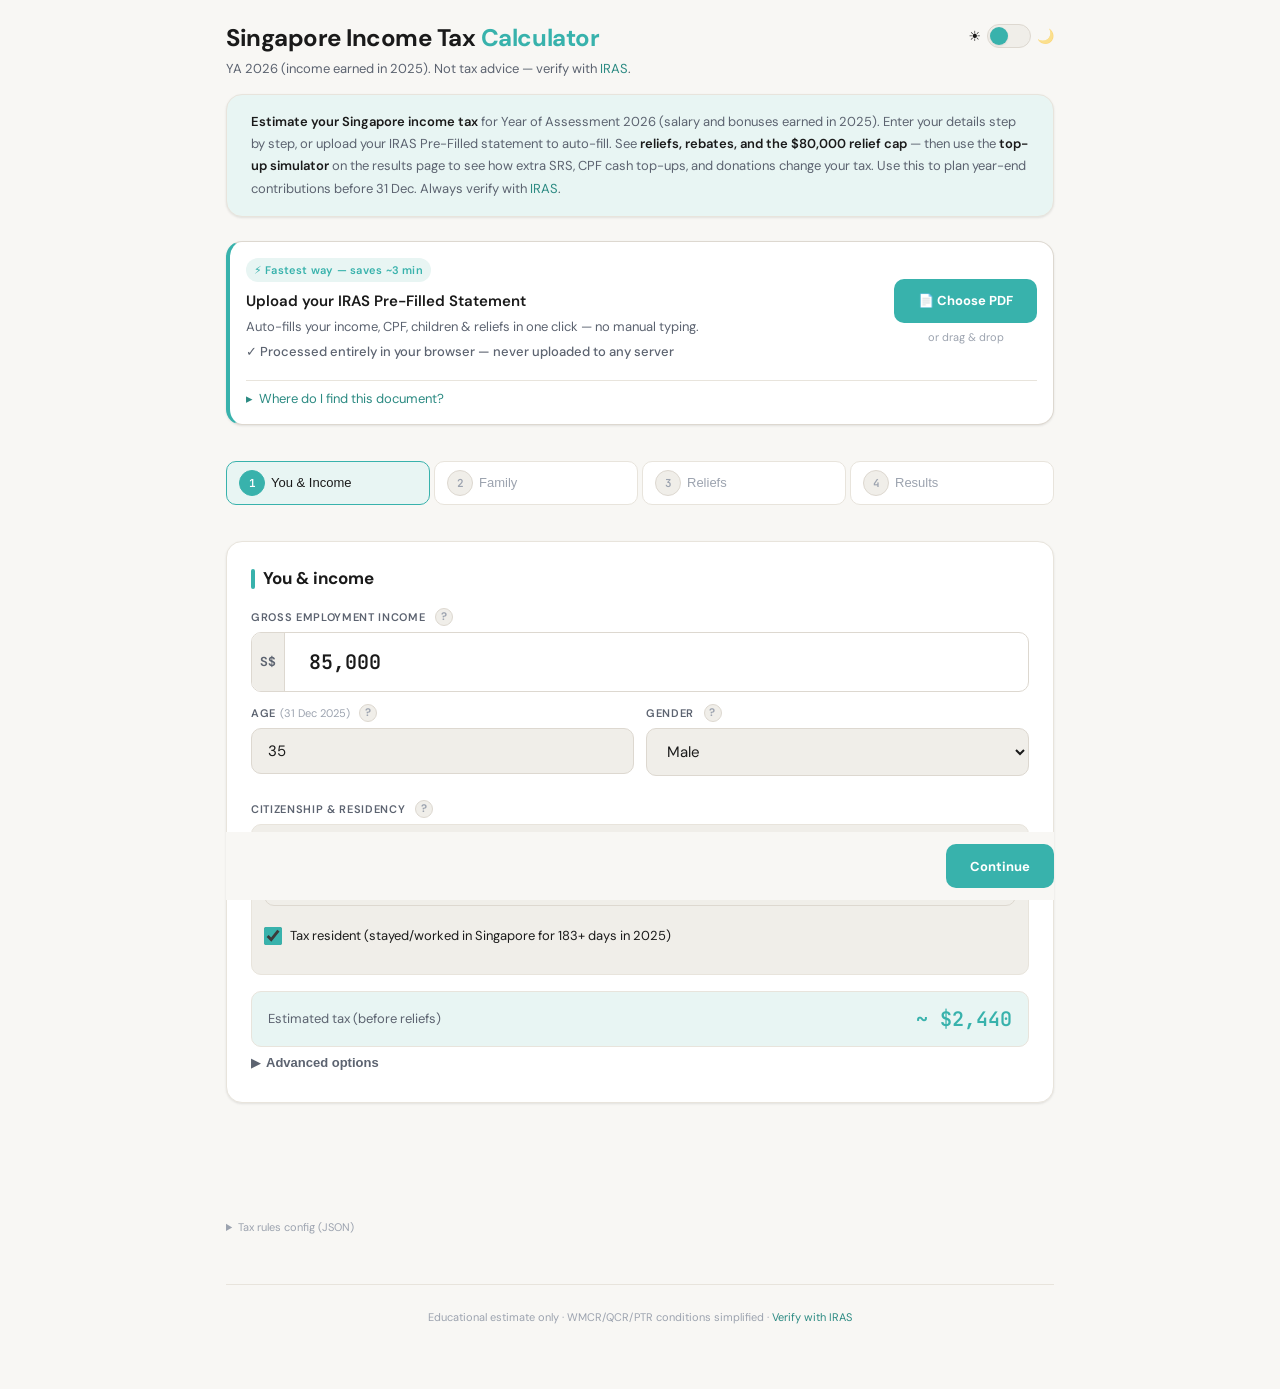
==== commit 992aef6a: "Mobile stepper: show step titles (remove lbl hide <580px) - Drop display:none on .prog-step .lbl; co" ====
--- a/index.html
+++ b/index.html
@@ -4,11 +4,19 @@
 <meta charset="UTF-8">
 <meta name="viewport" content="width=device-width, initial-scale=1.0">
 <title>SG Income Tax Calculator · YA 2026</title>
-<!-- GA4 -->
+<!-- Google tag (gtag.js) — Measurement ID must match GA4 → Admin → Data streams → Web stream -->
 <script async src="https://www.googletagmanager.com/gtag/js?id=G-ELPM2185P7"></script>
-<script>window.dataLayer=window.dataLayer||[];function gtag(){dataLayer.push(arguments);}gtag('js',new Date());gtag('config','G-ELPM2185P7');</script>
+<script>
+window.dataLayer=window.dataLayer||[];
+function gtag(){dataLayer.push(arguments);}
+gtag('js',new Date());
+gtag('config','G-ELPM2185P7');
+</script>
 <!-- Microsoft Clarity -->
 <script>(function(c,l,a,r,i,t,y){c[a]=c[a]||function(){(c[a].q=c[a].q||[]).push(arguments)};t=l.createElement(r);t.async=1;t.src="https://www.clarity.ms/tag/"+i;y=l.getElementsByTagName(r)[0];y.parentNode.insertBefore(t,y);})(window,document,"clarity","script","wl75letgzu");</script>
+<!-- Vercel Web Analytics (plain HTML): enable in Vercel → project → Analytics → Enable, then redeploy — https://vercel.com/docs/analytics/quickstart -->
+<script>window.va=window.va||function(){(window.vaq=window.vaq||[]).push(arguments);};</script>
+<script defer src="/_vercel/insights/script.js"></script>
 <link href="https://fonts.googleapis.com/css2?family=DM+Sans:ital,opsz,wght@0,9..40,400;0,9..40,500;0,9..40,600;0,9..40,700;1,9..40,400&family=JetBrains+Mono:wght@400;600&display=swap" rel="stylesheet">
 <style>
 /* ================================================================
@@ -84,7 +92,7 @@
    PROGRESS BAR
    ================================================================ */
 .progress{display:flex;gap:var(--space-2);margin-bottom:var(--space-7);position:sticky;top:0;z-index:50;background:var(--color-bg-primary);padding:var(--space-5) 0;transition:background var(--dur-normal) var(--ease);min-width:0}
-@media(max-width:579px){.progress{overflow-x:auto;flex-wrap:nowrap;-webkit-overflow-scrolling:touch;padding-bottom:var(--space-3);scrollbar-width:thin}.progress::-webkit-scrollbar{height:4px}.prog-step{flex:0 0 auto;min-width:108px}}
+@media(max-width:579px){.progress{overflow-x:auto;flex-wrap:nowrap;-webkit-overflow-scrolling:touch;padding-bottom:var(--space-3);scrollbar-width:thin}.progress::-webkit-scrollbar{height:4px}.prog-step{flex:0 0 auto;min-width:118px}}
 .prog-step{flex:1;display:flex;align-items:center;gap:var(--space-3);cursor:pointer;padding:var(--space-4) var(--space-5);border-radius:var(--radius-md);border:1px solid var(--color-border-secondary);background:var(--color-bg-secondary);transition:all var(--dur-fast) var(--ease);font-size:var(--fs-sm);color:var(--color-text-tertiary)}
 .prog-step:hover{border-color:var(--color-border-primary)}
 .prog-step .num{width:26px;height:26px;border-radius:50%;display:flex;align-items:center;justify-content:center;font-family:var(--font-mono);font-size:var(--fs-xs);font-weight:var(--fw-semi);background:var(--color-bg-tertiary);border:1px solid var(--color-border-primary);flex-shrink:0;transition:all var(--dur-fast) var(--ease)}
@@ -92,8 +100,8 @@
 .prog-step.active .num{background:var(--color-accent-primary);color:#fff;border-color:var(--color-accent-primary)}
 .prog-step.done{border-color:var(--color-accent-primary);color:var(--color-accent-primary)}
 .prog-step.done .num{background:var(--color-accent-primary);color:#fff;border-color:var(--color-accent-primary)}
-.prog-step .lbl{display:none}
-@media(min-width:580px){.prog-step .lbl{display:inline}}
+.prog-step .lbl{line-height:1.25;text-align:left;font-weight:var(--fw-medium)}
+@media(max-width:579px){.prog-step{align-items:flex-start;padding:var(--space-3) var(--space-4);gap:var(--space-2)}.prog-step .lbl{font-size:11px;max-width:92px}}
 
 /* ================================================================
    CARD
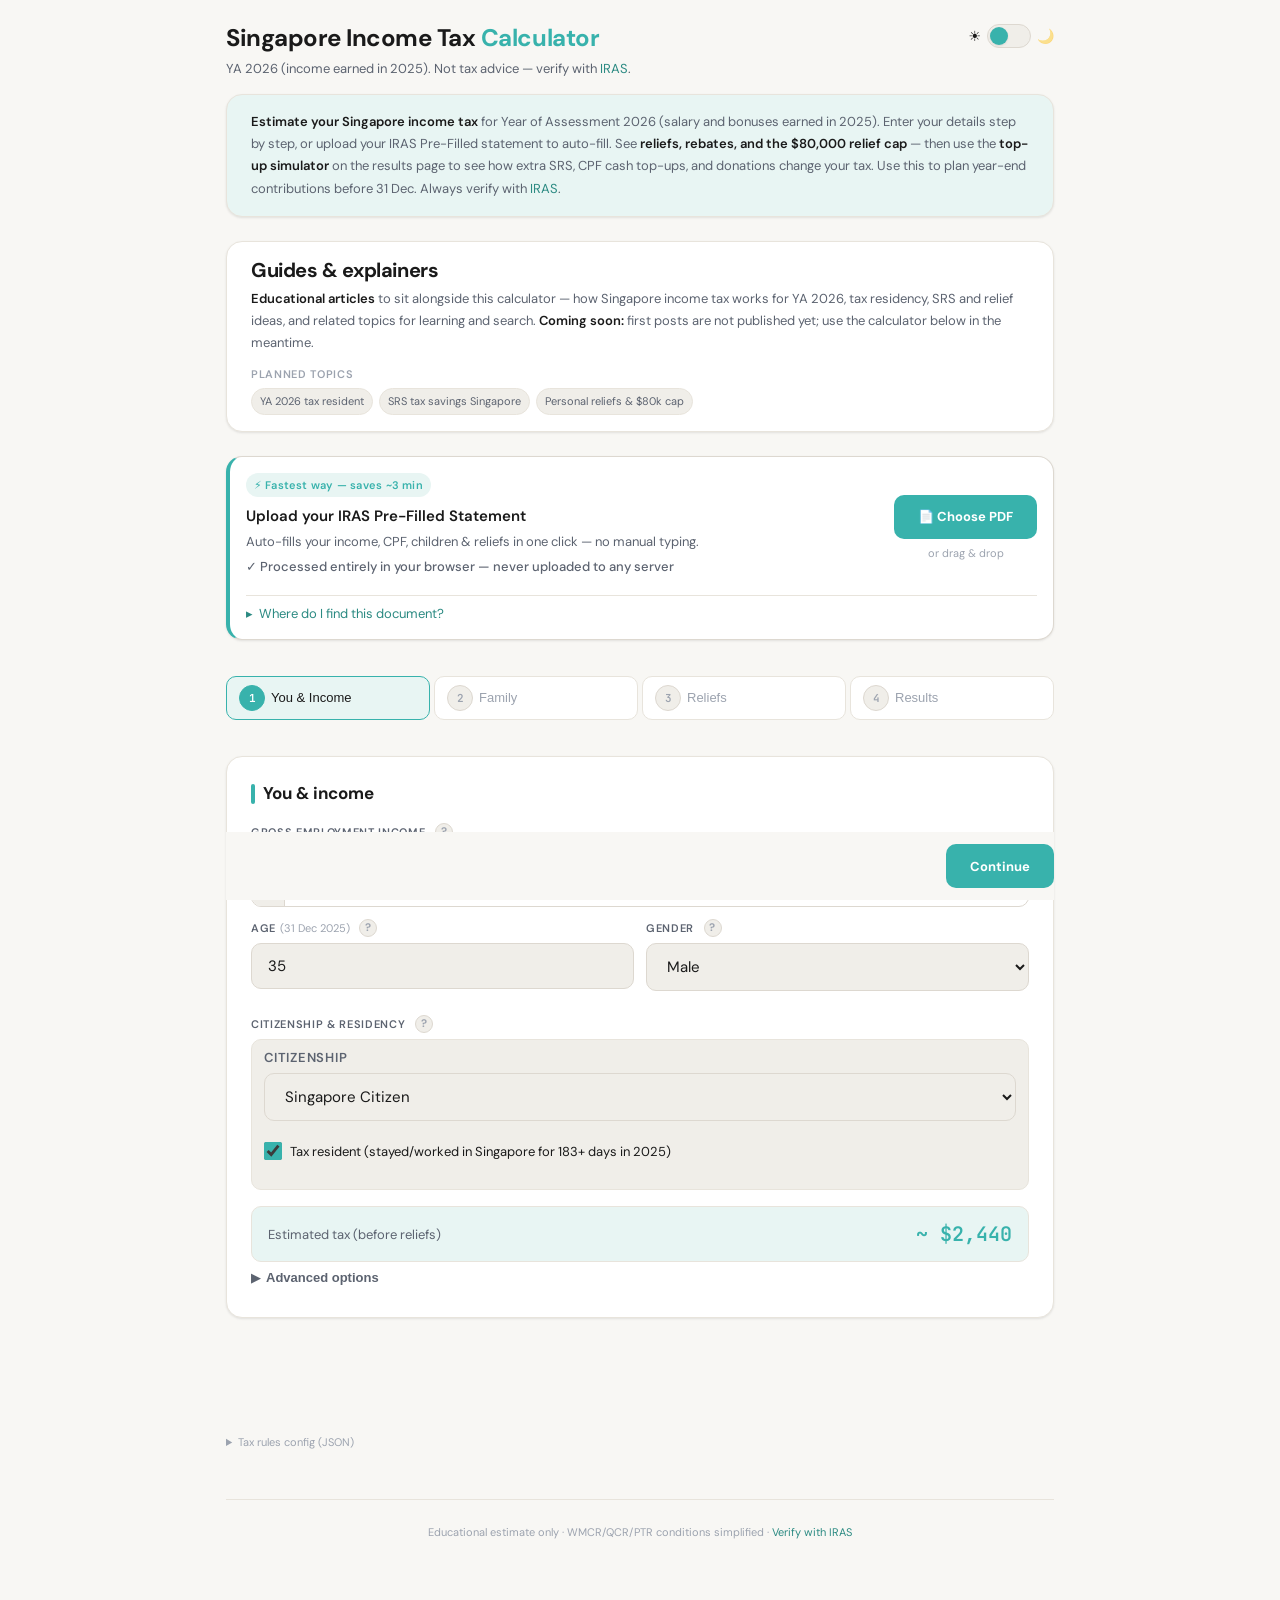
==== commit 8ed8f003: "feat(content): add guides placeholder section for future blog posts" ====
--- a/index.html
+++ b/index.html
@@ -3,7 +3,11 @@
 <head>
 <meta charset="UTF-8">
 <meta name="viewport" content="width=device-width, initial-scale=1.0">
+<meta name="description" content="Free Singapore income tax calculator for YA 2026. Estimate your net tax with CPF, SRS, and relief top-up simulator.">
 <title>SG Income Tax Calculator · YA 2026</title>
+<script type="application/ld+json">
+{"@context":"https://schema.org","@type":"WebApplication","name":"SG Income Tax Calculator · YA 2026","description":"Free Singapore income tax calculator for YA 2026. Estimate your net tax with CPF, SRS, and relief top-up simulator.","url":"https://sg-income-tax-calculator.vercel.app/","inLanguage":"en-SG","applicationCategory":"FinanceApplication","operatingSystem":"Any","browserRequirements":"Requires JavaScript.","offers":{"@type":"Offer","price":"0","priceCurrency":"SGD"},"isAccessibleForFree":true}
+</script>
 <!-- Google tag (gtag.js) — Measurement ID must match GA4 → Admin → Data streams → Web stream -->
 <script async src="https://www.googletagmanager.com/gtag/js?id=G-ELPM2185P7"></script>
 <script>
@@ -351,6 +355,15 @@
 .intro-hero p{font-size:var(--fs-sm);color:var(--color-text-secondary);line-height:var(--lh-relaxed);margin:0}
 .intro-hero p strong{color:var(--color-text-primary);font-weight:var(--fw-semi)}
 
+/* Blog / guides (placeholder until articles ship) */
+.blog-section{background:var(--color-bg-secondary);border:1px solid var(--color-border-secondary);border-radius:var(--radius-lg);padding:var(--space-6) var(--space-7);margin-bottom:var(--space-7);box-shadow:var(--shadow-sm)}
+.blog-section-heading{font-size:var(--fs-lg);font-weight:var(--fw-bold);color:var(--color-text-primary);margin:0 0 var(--space-3) 0;letter-spacing:var(--ls-tight);line-height:var(--lh-tight)}
+.blog-section-lead{font-size:var(--fs-sm);color:var(--color-text-secondary);line-height:var(--lh-relaxed);margin:0 0 var(--space-5) 0}
+.blog-section-lead strong{color:var(--color-text-primary);font-weight:var(--fw-semi)}
+.blog-topics-note{font-size:var(--fs-xs);font-weight:var(--fw-semi);color:var(--color-text-tertiary);text-transform:uppercase;letter-spacing:var(--ls-wide);margin:0 0 var(--space-3) 0}
+.blog-topics{list-style:none;padding:0;margin:0;display:flex;flex-wrap:wrap;gap:var(--space-3)}
+.blog-topic-chip{display:inline-block;font-size:var(--fs-xs);color:var(--color-text-secondary);background:var(--color-bg-tertiary);border:1px solid var(--color-border-secondary);border-radius:var(--radius-full);padding:var(--space-2) var(--space-4)}
+
 /* Tax simulator chart */
 .tax-simulator{margin-top:var(--space-7)}
 .tax-simulator-head{margin-bottom:var(--space-5)}
@@ -377,7 +390,7 @@
 .sim-current-sub{font-size:8px;fill:var(--color-text-tertiary);pointer-events:none}
 
 @media print{
-  .progress,.nav-bar,.intro-hero,.tax-simulator,.theme-switch,.btn-copy,.btn-add,.collapsible-trigger,footer,details{display:none!important}
+  .progress,.nav-bar,.intro-hero,.blog-section,.tax-simulator,.theme-switch,.btn-copy,.btn-add,.collapsible-trigger,footer,details{display:none!important}
   body{background:#fff;color:#000;font-size:11pt}
   .card{box-shadow:none;border:1px solid #ddd;break-inside:avoid}
   .step-panel{display:block!important}
@@ -405,6 +418,17 @@
   <div class="intro-hero" role="region" aria-label="About this calculator">
     <p><strong>Estimate your Singapore income tax</strong> for Year of Assessment 2026 (salary and bonuses earned in 2025). Enter your details step by step, or upload your IRAS Pre-Filled statement to auto-fill. See <strong>reliefs, rebates, and the $80,000 relief cap</strong> — then use the <strong>top-up simulator</strong> on the results page to see how extra SRS, CPF cash top-ups, and donations change your tax. Use this to plan year-end contributions before 31 Dec. Always verify with <a href="https://www.iras.gov.sg" target="_blank" rel="noopener">IRAS</a>.</p>
   </div>
+
+  <section class="blog-section" id="guides" aria-labelledby="blog-heading">
+    <h2 id="blog-heading" class="blog-section-heading">Guides &amp; explainers</h2>
+    <p class="blog-section-lead"><strong>Educational articles</strong> to sit alongside this calculator — how Singapore income tax works for YA 2026, tax residency, SRS and relief ideas, and related topics for learning and search. <strong>Coming soon:</strong> first posts are not published yet; use the calculator below in the meantime.</p>
+    <p class="blog-topics-note" id="blog-topics-label">Planned topics</p>
+    <ul class="blog-topics" aria-labelledby="blog-topics-label">
+      <li><span class="blog-topic-chip">YA 2026 tax resident</span></li>
+      <li><span class="blog-topic-chip">SRS tax savings Singapore</span></li>
+      <li><span class="blog-topic-chip">Personal reliefs &amp; $80k cap</span></li>
+    </ul>
+  </section>
 
   <!-- ============ PDF PRE-FILL ZONE ============ -->
   <div class="upload-zone" id="uploadZone">
